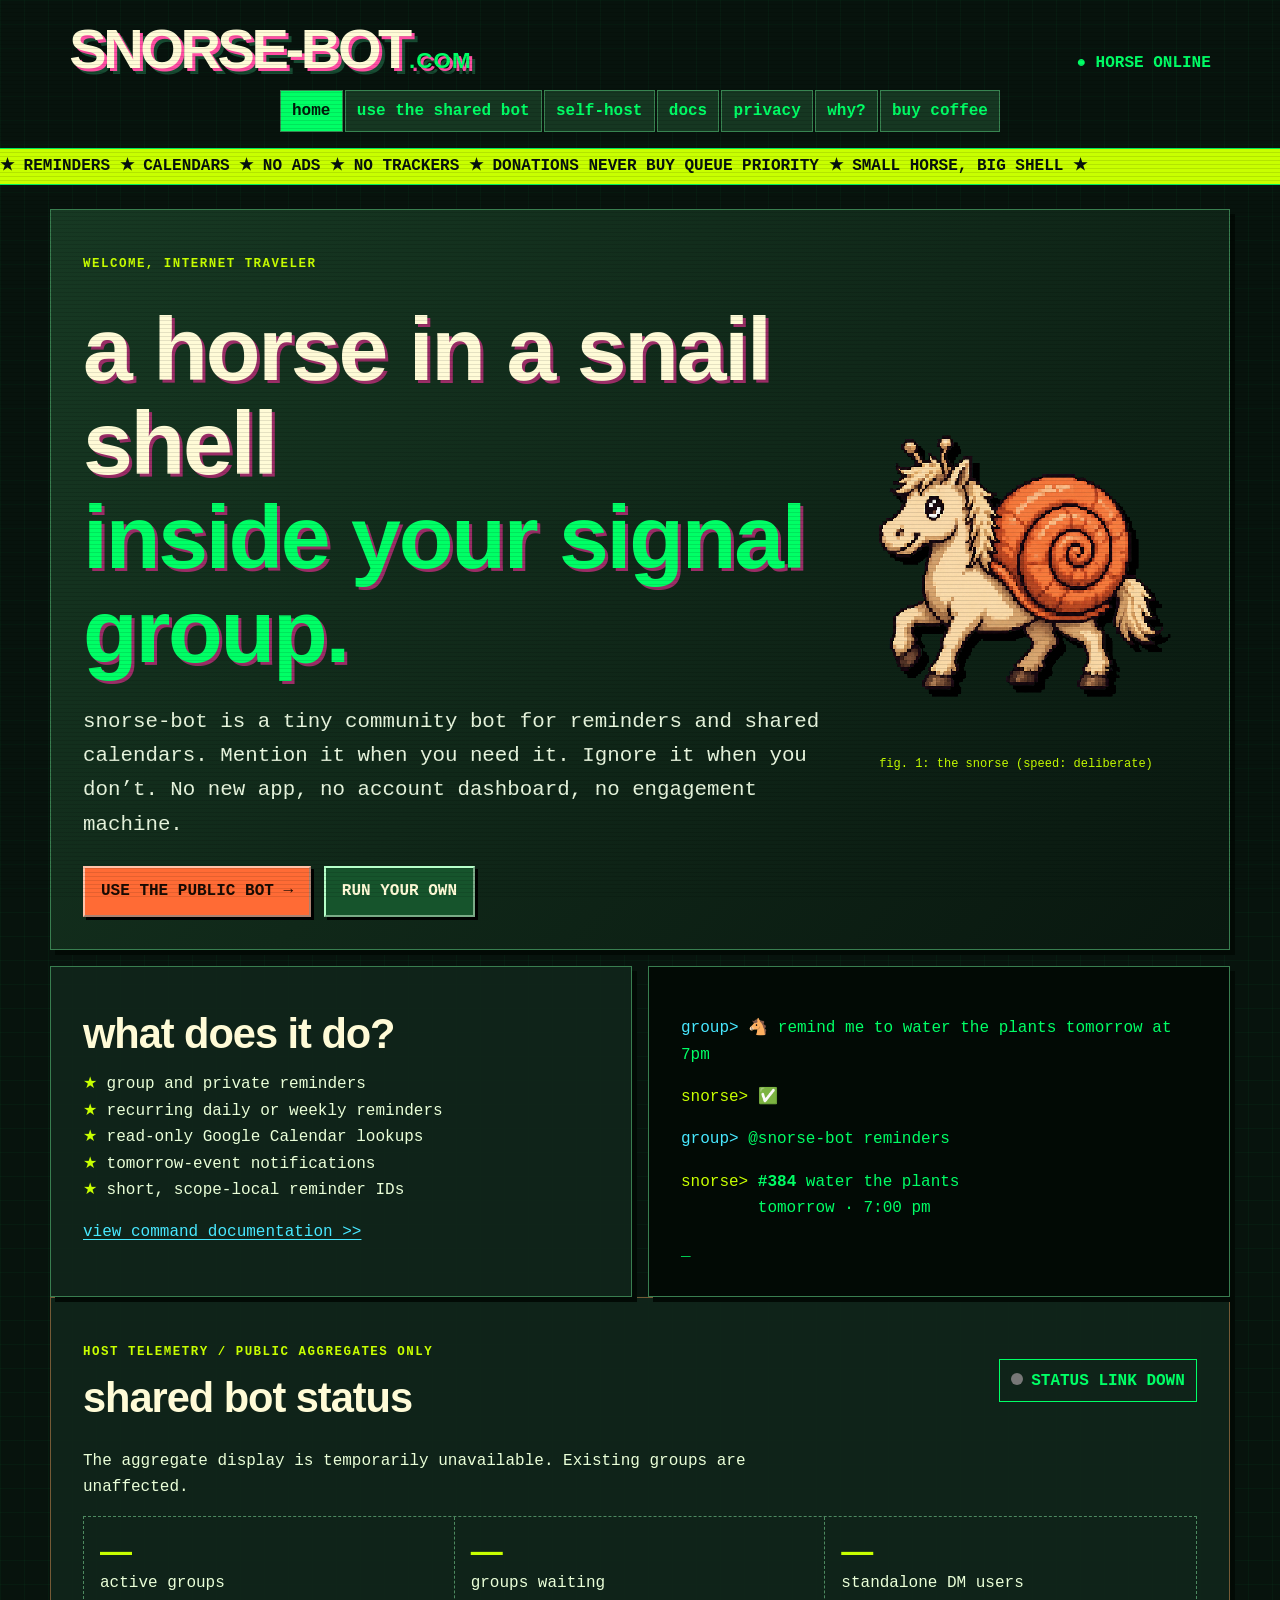
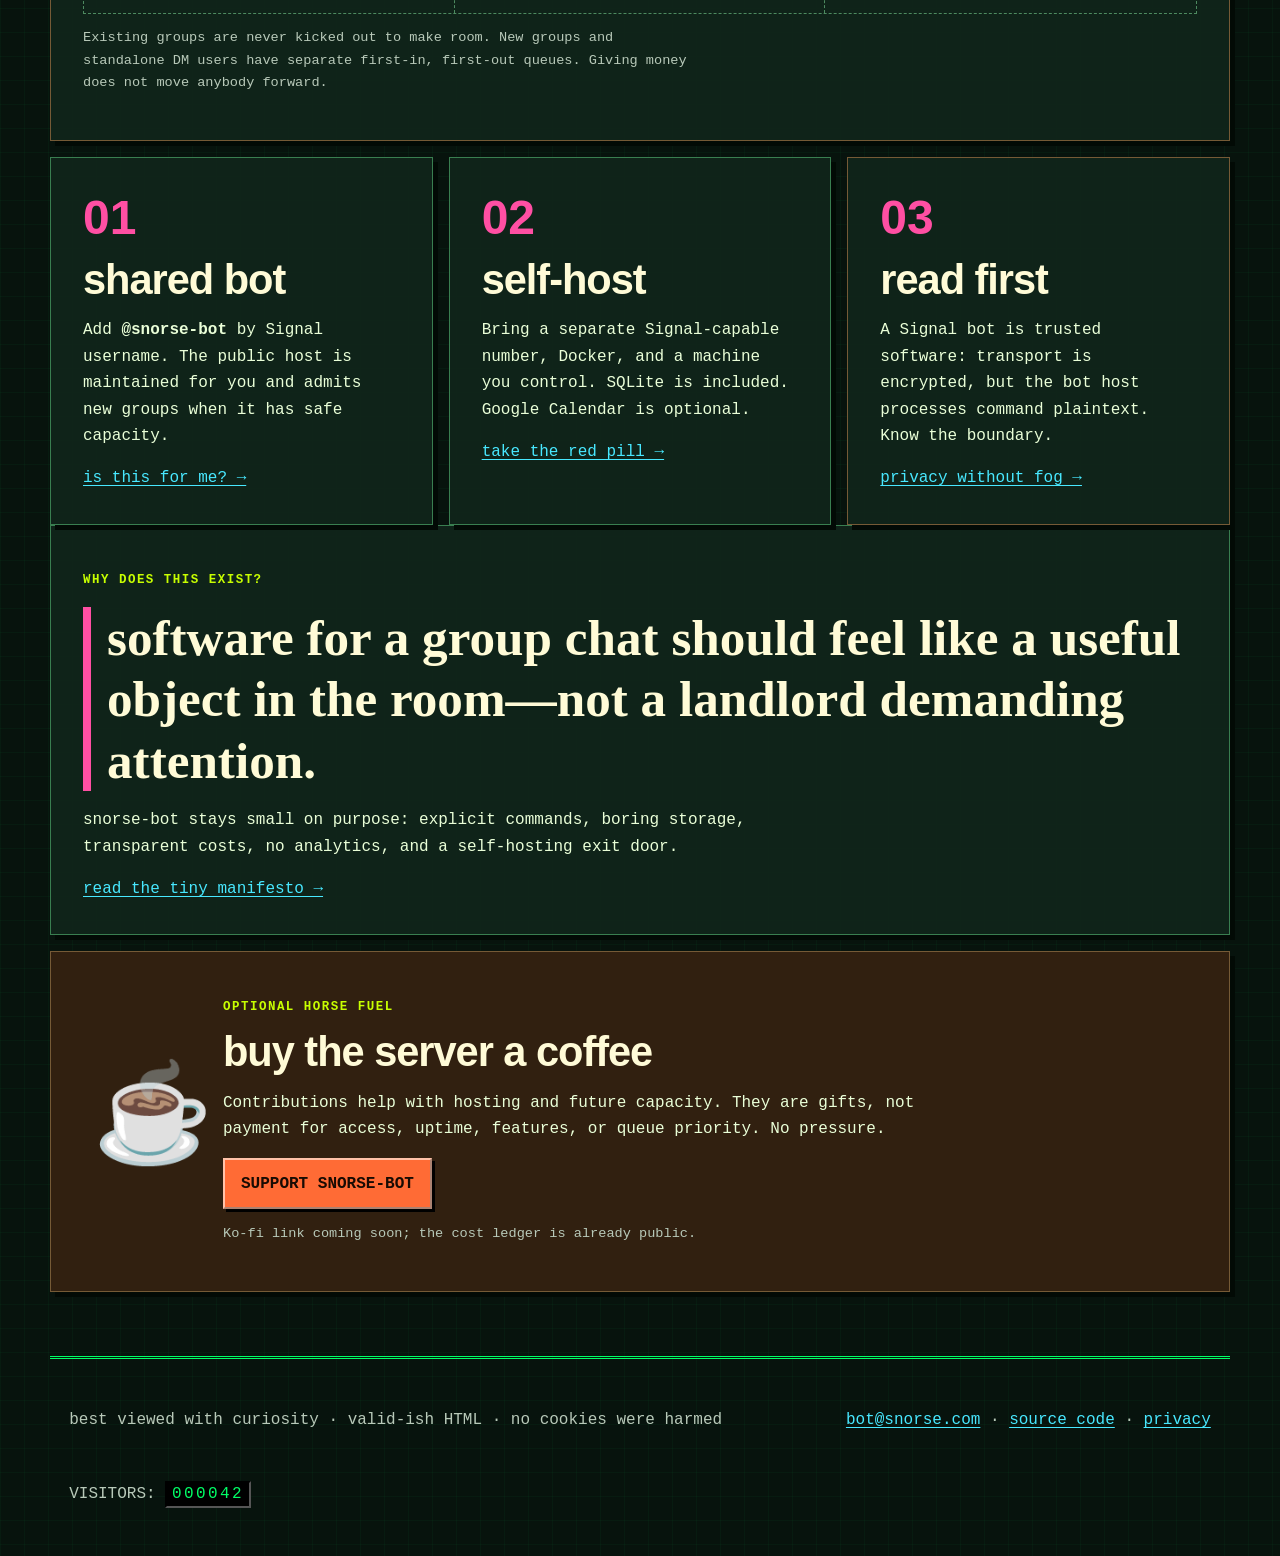
==== index.html @ 61edc1a2 "Launch snorse-bot website" ====
<!doctype html>
<html lang="en">
  <head>
    <meta charset="utf-8" />
    <meta name="viewport" content="width=device-width,initial-scale=1" />
    <title>snorse-bot dot com!!!</title>
    <meta
      name="description"
      content="A tiny, donation-supported Signal bot for reminders, calendars, and group horsekeeping."
    />
    <link rel="icon" href="assets/snorse-mascot.png" />
    <link rel="stylesheet" href="style.css" />
  </head>
  <body>
    <a class="skip" href="#main">skip to the actual website</a>
    <header class="top">
      <a class="logo" href="index.html">SNORSE-BOT<span>.COM</span></a>
      <p class="blink">● HORSE ONLINE</p>
    </header>
    <nav class="nav" aria-label="Main navigation">
      <a aria-current="page" href="index.html">home</a
      ><a href="use.html">use the shared bot</a
      ><a href="self-hosting.html">self-host</a><a href="docs.html">docs</a
      ><a href="privacy.html">privacy</a><a href="why.html">why?</a
      ><a href="support.html">buy coffee</a>
    </nav>
    <div class="ticker">
      <span
        >★ REMINDERS ★ CALENDARS ★ NO ADS ★ NO TRACKERS ★ DONATIONS NEVER BUY
        QUEUE PRIORITY ★ SMALL HORSE, BIG SHELL ★</span
      >
    </div>
    <main id="main">
      <section class="hero panel">
        <div>
          <p class="kicker">WELCOME, INTERNET TRAVELER</p>
          <h1>
            a horse in a snail shell<br /><em>inside your Signal group.</em>
          </h1>
          <p class="lede">
            snorse-bot is a tiny community bot for reminders and shared
            calendars. Mention it when you need it. Ignore it when you don’t. No
            new app, no account dashboard, no engagement machine.
          </p>
          <div class="button-row">
            <a class="button hot" href="use.html">USE THE PUBLIC BOT →</a
            ><a class="button" href="self-hosting.html">RUN YOUR OWN</a>
          </div>
        </div>
        <figure class="mascot">
          <img
            src="assets/snorse-mascot.png"
            width="420"
            height="420"
            alt="Pixel-art mascot: a cream horse carrying an orange spiral snail shell"
          />
          <figcaption>fig. 1: the snorse (speed: deliberate)</figcaption>
        </figure>
      </section>
      <section class="grid two">
        <article class="panel">
          <h2>what does it do?</h2>
          <ul class="star-list">
            <li>group and private reminders</li>
            <li>recurring daily or weekly reminders</li>
            <li>read-only Google Calendar lookups</li>
            <li>tomorrow-event notifications</li>
            <li>short, scope-local reminder IDs</li>
          </ul>
          <p><a href="docs.html">view command documentation &gt;&gt;</a></p>
        </article>
        <article class="panel terminal">
          <p>
            <span class="prompt">group&gt;</span> 🐴 remind me to water the
            plants tomorrow at 7pm
          </p>
          <p><span class="reply">snorse&gt;</span> ✅</p>
          <p><span class="prompt">group&gt;</span> @snorse-bot reminders</p>
          <p>
            <span class="reply">snorse&gt;</span> <strong>#384</strong> water
            the plants<br />&nbsp;&nbsp;&nbsp;&nbsp;&nbsp;&nbsp;&nbsp;&nbsp;tomorrow
            · 7:00 pm
          </p>
          <span class="cursor" aria-hidden="true">_</span>
        </article>
      </section>
      <section class="panel" id="capacity">
        <div class="section-head">
          <div>
            <p class="kicker">HOST TELEMETRY / PUBLIC AGGREGATES ONLY</p>
            <h2>shared bot status</h2>
          </div>
          <div class="status-pill">
            <span id="status-dot"></span
            ><strong id="status-label">dialing host…</strong>
          </div>
        </div>
        <p id="status-detail">
          Fetching the latest capacity report over a very serious series of
          tubes.
        </p>
        <div class="counter-grid">
          <div><b id="groups">—</b><span>active groups</span></div>
          <div><b id="group-wait">—</b><span>groups waiting</span></div>
          <div><b id="people">—</b><span>standalone DM users</span></div>
        </div>
        <p class="note">
          Existing groups are never kicked out to make room. New groups and
          standalone DM users have separate first-in, first-out queues. Giving
          money does not move anybody forward.
        </p>
      </section>
      <section class="grid three">
        <article class="panel">
          <p class="number">01</p>
          <h2>shared bot</h2>
          <p>
            Add <strong data-username>@snorse-bot</strong> by Signal username.
            The public host is maintained for you and admits new groups when it
            has safe capacity.
          </p>
          <a href="use.html">is this for me? →</a>
        </article>
        <article class="panel">
          <p class="number">02</p>
          <h2>self-host</h2>
          <p>
            Bring a separate Signal-capable number, Docker, and a machine you
            control. SQLite is included. Google Calendar is optional.
          </p>
          <a href="self-hosting.html">take the red pill →</a>
        </article>
        <article class="panel">
          <p class="number">03</p>
          <h2>read first</h2>
          <p>
            A Signal bot is trusted software: transport is encrypted, but the
            bot host processes command plaintext. Know the boundary.
          </p>
          <a href="privacy.html">privacy without fog →</a>
        </article>
      </section>
      <section class="panel manifesto">
        <p class="kicker">WHY DOES THIS EXIST?</p>
        <blockquote>
          software for a group chat should feel like a useful object in the
          room—not a landlord demanding attention.
        </blockquote>
        <p>
          snorse-bot stays small on purpose: explicit commands, boring storage,
          transparent costs, no analytics, and a self-hosting exit door.
        </p>
        <a href="why.html">read the tiny manifesto →</a>
      </section>
      <section class="panel coffee">
        <div class="coffee-cup" aria-hidden="true">☕</div>
        <div>
          <p class="kicker">OPTIONAL HORSE FUEL</p>
          <h2>buy the server a coffee</h2>
          <p>
            Contributions help with hosting and future capacity. They are gifts,
            not payment for access, uptime, features, or queue priority. No
            pressure.
          </p>
          <a class="button hot" id="kofi" href="support.html"
            >SUPPORT SNORSE-BOT</a
          >
          <p id="support-pending" class="note">
            Ko-fi link coming soon; the cost ledger is already public.
          </p>
        </div>
      </section>
    </main>
    <footer>
      <p>
        best viewed with curiosity · valid-ish HTML · no cookies were harmed
      </p>
      <p>
        <a href="mailto:bot@snorse.com">bot@snorse.com</a> ·
        <a data-project href="#">source code</a> ·
        <a href="privacy.html">privacy</a>
      </p>
      <p class="counter">VISITORS: <span>000042</span></p>
    </footer>
    <script src="config.js"></script>
    <script src="site.js"></script>
  </body>
</html>
---- style.css ----
:root {
  --black: #07130d;
  --deep: #10251a;
  --paper: #fffbd7;
  --cream: #fff4b0;
  --green: #00ff66;
  --lime: #c8ff00;
  --orange: #ff6b35;
  --pink: #ff4fa3;
  --cyan: #48e8ff;
  --muted: #b8c9b9;
  --line: #284b35;
}
* {
  box-sizing: border-box;
}
html {
  scroll-behavior: smooth;
}
body {
  margin: 0;
  background-color: var(--black);
  background-image:
    linear-gradient(rgba(0, 255, 102, 0.035) 1px, transparent 1px),
    linear-gradient(90deg, rgba(0, 255, 102, 0.035) 1px, transparent 1px);
  background-size: 24px 24px;
  color: #eaffd8;
  font:
    16px/1.65 "Courier New",
    Courier,
    monospace;
}
body:before {
  content: "";
  position: fixed;
  inset: 0;
  pointer-events: none;
  background: repeating-linear-gradient(
    0deg,
    transparent 0 3px,
    rgba(0, 0, 0, 0.1) 3px 4px
  );
  z-index: 99;
}
.skip {
  position: absolute;
  left: -9999px;
}
.skip:focus {
  left: 1rem;
  top: 1rem;
  background: var(--paper);
  color: #000;
  padding: 0.5rem;
  z-index: 100;
}
.top {
  max-width: 1180px;
  margin: auto;
  padding: 1.3rem 1.2rem 0.8rem;
  display: flex;
  justify-content: space-between;
  align-items: end;
  gap: 1rem;
}
.top p {
  margin: 0;
  color: var(--green);
  font-weight: bold;
}
.logo {
  color: var(--paper);
  font:
    bold clamp(1.7rem, 5vw, 3.5rem) / 1 Arial Black,
    Impact,
    sans-serif;
  letter-spacing: -0.06em;
  text-shadow:
    3px 3px 0 var(--pink),
    6px 6px 0 #174b32;
  text-decoration: none;
}
.logo span {
  color: var(--green);
  font-size: 0.4em;
  letter-spacing: 0.05em;
}
.nav {
  display: flex;
  justify-content: center;
  flex-wrap: wrap;
  gap: 2px;
  max-width: 1180px;
  margin: auto;
  padding: 0 1.2rem;
}
.nav a {
  background: #163722;
  color: var(--green);
  border: 1px solid #388451;
  padding: 0.45rem 0.7rem;
  text-decoration: none;
  font-weight: bold;
}
.nav a:hover,
.nav a:focus,
.nav a[aria-current] {
  background: var(--green);
  color: #001a0a;
}
.ticker {
  overflow: hidden;
  border-block: 1px solid var(--green);
  color: var(--black);
  background: var(--lime);
  margin: 1rem 0 0;
  white-space: nowrap;
  font-weight: bold;
}
.ticker span {
  display: inline-block;
  min-width: 100%;
  padding: 0.25rem 0;
  animation: scroll 22s linear infinite;
}
@keyframes scroll {
  from {
    transform: translateX(100%);
  }
  to {
    transform: translateX(-100%);
  }
}
main {
  width: min(1180px, calc(100% - 2rem));
  margin: 1.5rem auto 4rem;
}
.panel {
  background: rgba(16, 37, 26, 0.94);
  border: 1px solid #397e50;
  box-shadow: 5px 5px 0 #020a05;
  padding: clamp(1rem, 3vw, 2rem);
  margin-bottom: 1rem;
}
.panel:nth-child(3n) {
  border-color: #755a36;
}
.hero {
  display: grid;
  grid-template-columns: minmax(0, 1.35fr) minmax(260px, 0.65fr);
  align-items: center;
  background: linear-gradient(135deg, #173923, #09170f);
}
h1,
h2,
h3 {
  font-family:
    Arial Black,
    Impact,
    sans-serif;
  line-height: 1.05;
  margin: 0.3em 0;
  color: var(--paper);
  letter-spacing: -0.025em;
}
h1 {
  font-size: clamp(2.7rem, 7vw, 6.4rem);
  text-transform: lowercase;
  text-shadow: 3px 3px 0 #9b2d67;
}
h1 em {
  color: var(--green);
  font-style: normal;
}
h2 {
  font-size: clamp(1.6rem, 4vw, 2.6rem);
}
p {
  max-width: 75ch;
}
.lede {
  font-size: clamp(1.05rem, 2vw, 1.3rem);
  color: #e9f7df;
}
.kicker {
  color: var(--lime);
  font-weight: bold;
  letter-spacing: 0.12em;
  font-size: 0.78rem;
}
.mascot,
.small-mascot {
  text-align: center;
  margin: 0;
}
.mascot img {
  width: 100%;
  height: auto;
  image-rendering: pixelated;
  filter: drop-shadow(7px 7px 0 #000);
}
.small-mascot img {
  image-rendering: pixelated;
  max-width: 100%;
  height: auto;
}
.mascot figcaption,
.small-mascot figcaption {
  color: var(--lime);
  font-size: 0.75rem;
}
a {
  color: var(--cyan);
  text-underline-offset: 3px;
}
a:hover {
  color: var(--paper);
}
.button-row {
  display: flex;
  gap: 0.8rem;
  flex-wrap: wrap;
  margin-top: 1.5rem;
}
.button {
  display: inline-block;
  border: 2px outset #b6ffc9;
  background: #16542c;
  color: var(--paper);
  padding: 0.65rem 1rem;
  text-decoration: none;
  font-weight: bold;
  box-shadow: 3px 3px 0 #000;
}
.button:active {
  border-style: inset;
  transform: translate(2px, 2px);
  box-shadow: 1px 1px 0 #000;
}
.button.hot {
  background: var(--orange);
  color: #190b03;
  border-color: #ffc2a9;
}
.grid {
  display: grid;
  gap: 1rem;
}
.grid.two {
  grid-template-columns: repeat(2, minmax(0, 1fr));
}
.grid.three {
  grid-template-columns: repeat(3, minmax(0, 1fr));
}
.grid .panel {
  margin: 0;
}
.terminal {
  background: #020a05;
  color: var(--green);
  min-height: 280px;
}
.terminal .prompt {
  color: var(--cyan);
}
.terminal .reply {
  color: var(--lime);
}
.cursor,
.blink {
  animation: blink 1s steps(1) infinite;
}
@keyframes blink {
  50% {
    opacity: 0.2;
  }
}
.star-list,
.check-list,
.cross-list {
  list-style: none;
  padding: 0;
}
.star-list li:before {
  content: "★ ";
  color: var(--lime);
}
.check-list li:before {
  content: "[✓] ";
  color: var(--green);
}
.cross-list li:before {
  content: "[×] ";
  color: var(--pink);
}
.section-head {
  display: flex;
  justify-content: space-between;
  align-items: center;
  gap: 1rem;
}
.status-pill {
  border: 1px solid var(--green);
  padding: 0.45rem 0.7rem;
  color: var(--green);
  white-space: nowrap;
}
.status-pill span {
  display: inline-block;
  width: 0.75rem;
  height: 0.75rem;
  background: #777;
  border-radius: 50%;
  margin-right: 0.5rem;
}
.status-pill span.open {
  background: var(--green);
  box-shadow: 0 0 10px var(--green);
}
.counter-grid {
  display: grid;
  grid-template-columns: repeat(3, 1fr);
  border: 1px dashed #4d8a60;
}
.counter-grid div {
  padding: 1rem;
  border-right: 1px dashed #4d8a60;
  display: flex;
  flex-direction: column;
}
.counter-grid div:last-child {
  border: 0;
}
.counter-grid b {
  font:
    bold 2rem Arial Black,
    Impact,
    sans-serif;
  color: var(--lime);
}
.note {
  color: var(--muted);
  font-size: 0.85rem;
}
.number {
  font:
    bold 3rem Arial Black,
    Impact,
    sans-serif;
  color: var(--pink);
  margin: 0;
}
.manifesto blockquote {
  font:
    bold clamp(1.5rem, 4vw, 3.2rem) / 1.2 Georgia,
    serif;
  color: var(--paper);
  margin: 1rem 0;
  border-left: 8px solid var(--pink);
  padding-left: 1rem;
}
.coffee {
  display: grid;
  grid-template-columns: 140px 1fr;
  align-items: center;
  background: #312010;
}
.coffee-cup {
  font-size: 6rem;
  text-align: center;
}
.page-title {
  padding-block: clamp(2rem, 7vw, 6rem);
}
.page-title h1 {
  max-width: 900px;
}
.docs-layout {
  display: grid;
  grid-template-columns: 220px minmax(0, 1fr);
  gap: 1rem;
  align-items: start;
}
.docs-layout article {
  min-width: 0;
}
.toc {
  position: sticky;
  top: 1rem;
  display: flex;
  flex-direction: column;
  gap: 0.5rem;
}
.toc strong {
  color: var(--lime);
}
table {
  width: 100%;
  border-collapse: collapse;
  display: table;
}
th,
td {
  border: 1px solid #4b7258;
  text-align: left;
  padding: 0.65rem;
  vertical-align: top;
}
th {
  background: #173d26;
  color: var(--lime);
}
tr:nth-child(even) {
  background: rgba(255, 255, 255, 0.025);
}
tr.highlight {
  background: #402417;
}
code,
pre {
  font-family: "Courier New", monospace;
}
code {
  color: var(--lime);
  background: #06130b;
  padding: 0.08rem 0.25rem;
}
pre {
  background: #020704;
  color: var(--green);
  border: 1px inset #397e50;
  padding: 1rem;
  overflow: auto;
  box-shadow: inset 3px 3px 0 #000;
}
pre code {
  padding: 0;
  background: none;
}
.warning {
  border: 2px dashed var(--orange);
  background: #331910;
  padding: 1rem;
}
.steps {
  list-style: none;
  padding: 0;
}
.steps li {
  display: grid;
  grid-template-columns: 3rem 1fr;
  gap: 1rem;
  margin: 1.5rem 0;
}
.steps li > span {
  display: grid;
  place-items: center;
  width: 2.5rem;
  height: 2.5rem;
  background: var(--pink);
  color: #19000c;
  font: bold 1.5rem Arial Black;
}
.data-map {
  display: grid;
  grid-template-columns: max-content 1fr;
  gap: 0.7rem 1rem;
}
.data-map dd {
  margin: 0;
}
.command-list article {
  border-left: 3px solid var(--green);
  padding: 0.4rem 1rem;
  margin: 1rem 0;
  background: #0a1c11;
}
.faq dt {
  color: var(--lime);
  font-weight: bold;
}
.faq dd {
  margin: 0 0 1rem;
}
.flow p {
  display: flex;
  align-items: center;
  justify-content: center;
  flex-wrap: wrap;
  gap: 0.6rem;
}
.flow span {
  border: 1px solid var(--cyan);
  padding: 0.7rem;
}
.flow b {
  color: var(--pink);
}
footer {
  border-top: 3px double var(--green);
  max-width: 1180px;
  margin: 0 auto;
  padding: 2rem 1.2rem;
  color: var(--muted);
  display: flex;
  justify-content: space-between;
  gap: 1rem;
  flex-wrap: wrap;
}
.counter span {
  background: #000;
  color: var(--green);
  border: 2px inset #555;
  padding: 0.15rem 0.3rem;
  letter-spacing: 0.15em;
}
::selection {
  background: var(--pink);
  color: #fff;
}
@media (prefers-reduced-motion: reduce) {
  * {
    scroll-behavior: auto;
  }
  .ticker span,
  .blink,
  .cursor {
    animation: none;
  }
}
@media (max-width: 800px) {
  .hero,
  .grid.two,
  .grid.three,
  .docs-layout,
  .coffee {
    grid-template-columns: 1fr;
  }
  .mascot {
    grid-row: 1;
  }
  .mascot img {
    max-width: 360px;
  }
  .toc {
    position: static;
  }
  .counter-grid {
    grid-template-columns: 1fr;
  }
  .counter-grid div {
    border-right: 0;
    border-bottom: 1px dashed #4d8a60;
  }
  .section-head {
    align-items: flex-start;
    flex-direction: column;
  }
  .top {
    align-items: flex-start;
    flex-direction: column;
  }
  .data-map {
    grid-template-columns: 1fr;
  }
  .nav a {
    flex: 1 1 44%;
    text-align: center;
  }
}
@media (max-width: 480px) {
  main {
    width: min(100% - 1rem, 1180px);
  }
  .panel {
    padding: 1rem;
  }
  .nav {
    padding: 0 0.5rem;
  }
  .nav a {
    flex-basis: 100%;
    white-space: normal;
  }
  .mascot img {
    width: 100%;
    max-width: 100%;
  }
  .button {
    width: 100%;
    text-align: center;
  }
  h1 {
    font-size: 2.5rem;
  }
}
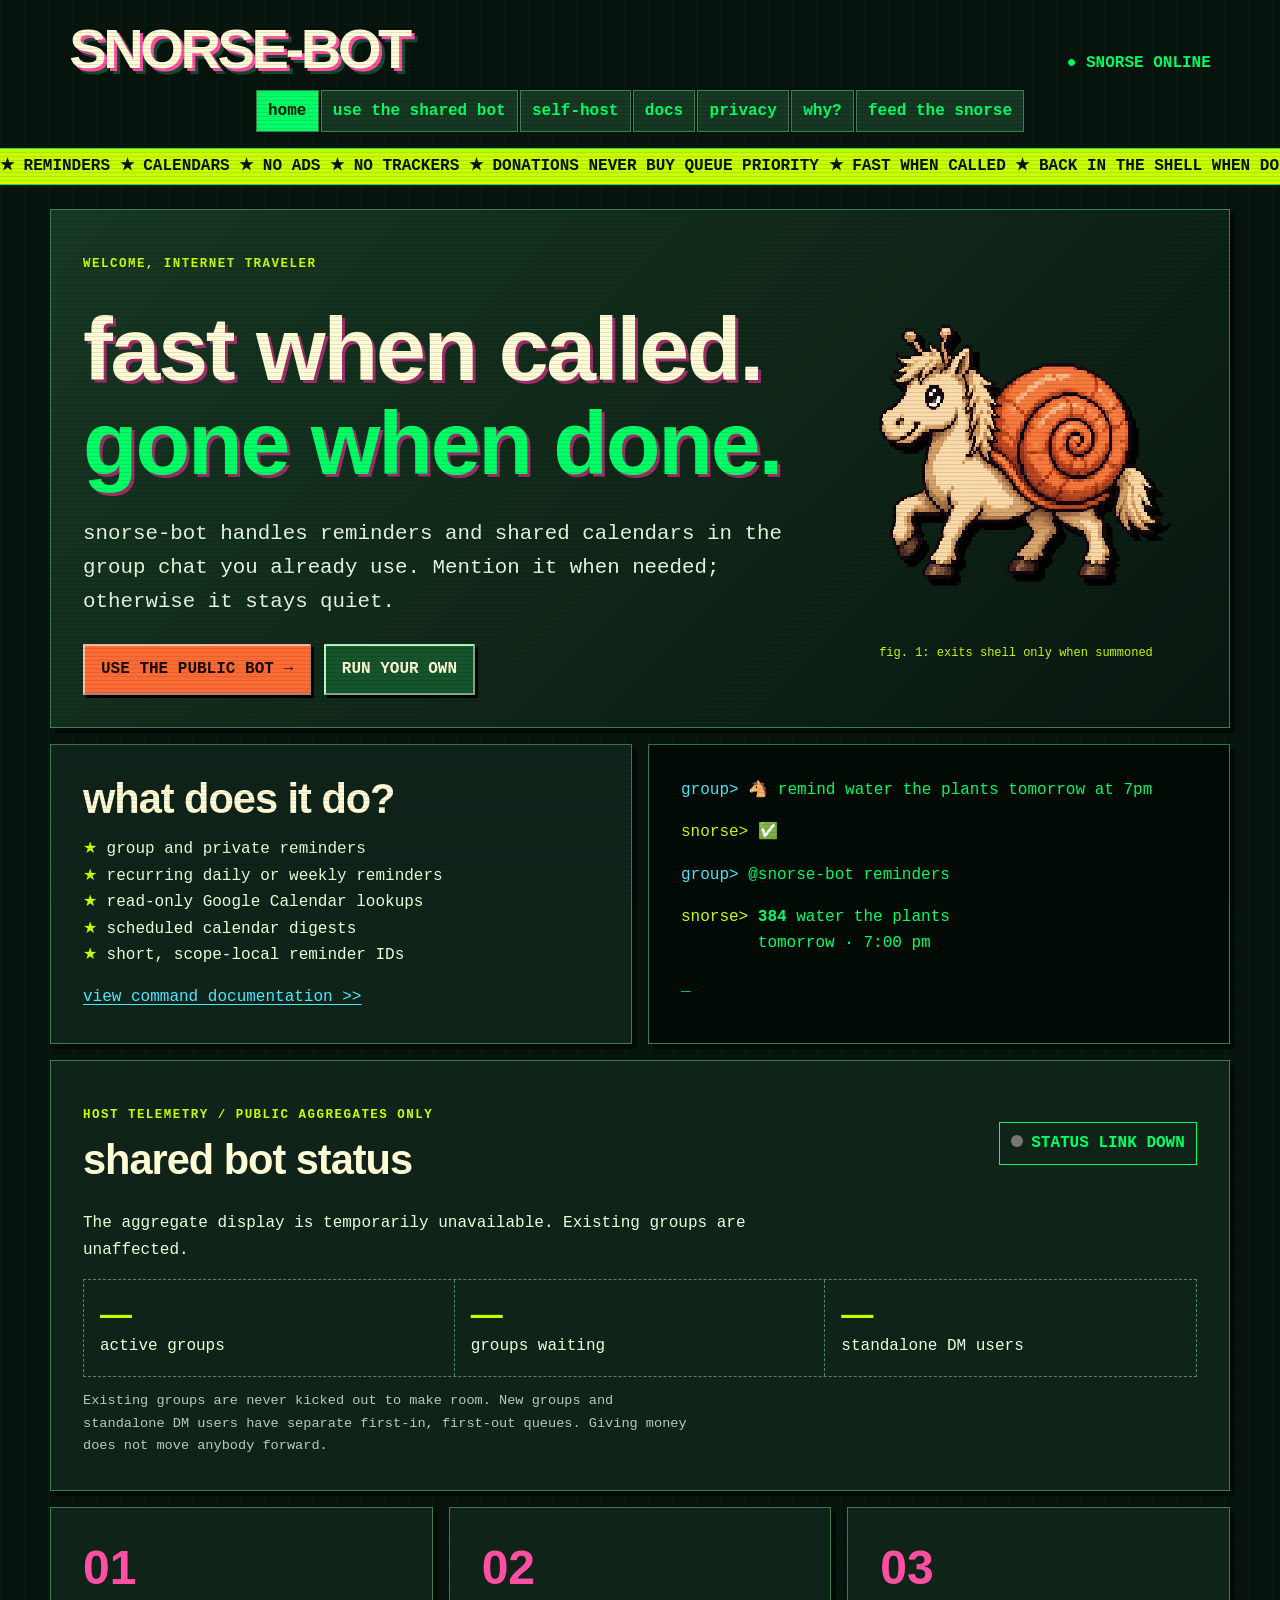
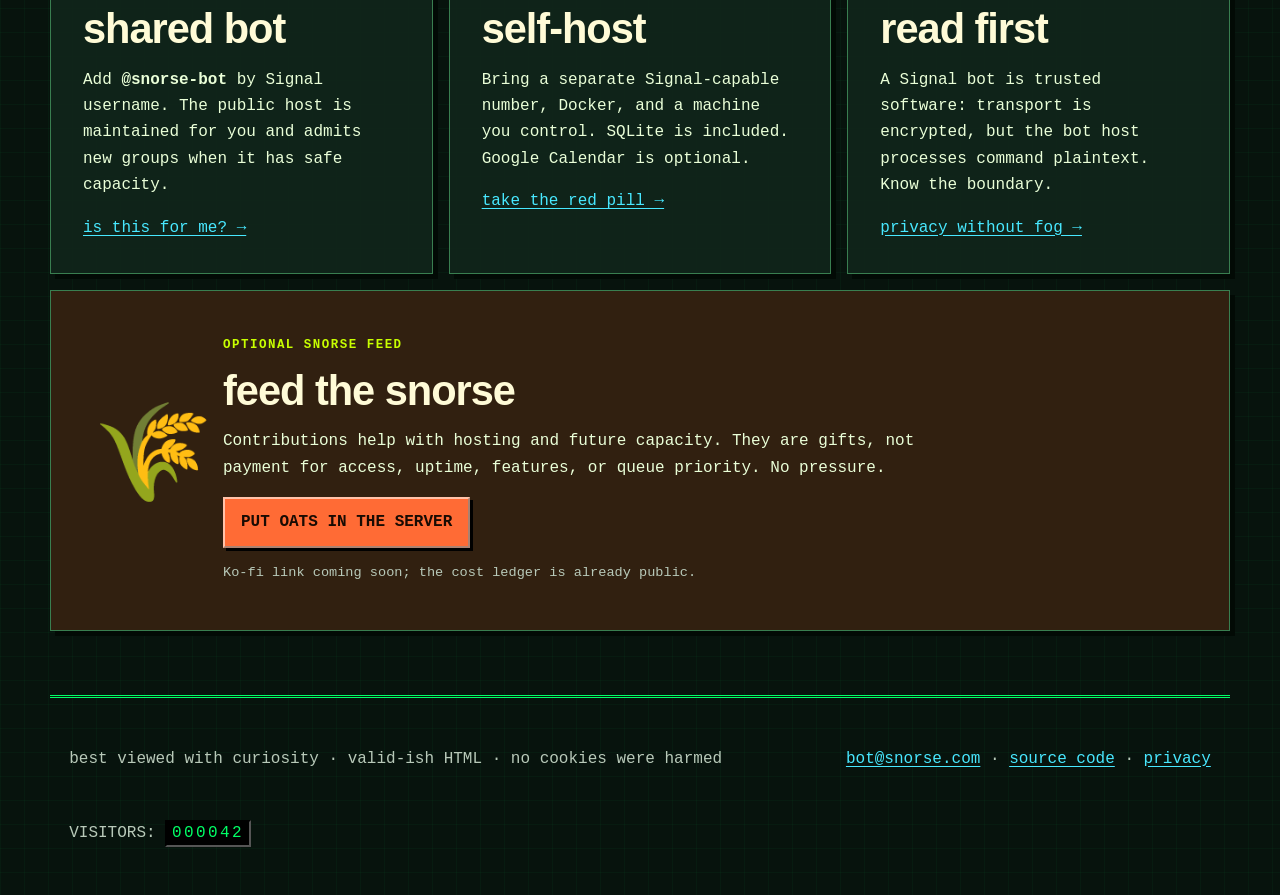
==== commit e96f548d: "Clarify docs and refine snorse theme" ====
--- a/index.html
+++ b/index.html
@@ -3,10 +3,10 @@
   <head>
     <meta charset="utf-8" />
     <meta name="viewport" content="width=device-width,initial-scale=1" />
-    <title>snorse-bot dot com!!!</title>
+    <title>snorse-bot // Signal reminders</title>
     <meta
       name="description"
-      content="A tiny, donation-supported Signal bot for reminders, calendars, and group horsekeeping."
+      content="A quiet, donation-supported Signal bot for reminders and shared calendars."
     />
     <link rel="icon" href="assets/snorse-mascot.png" />
     <link rel="stylesheet" href="style.css" />
@@ -14,33 +14,30 @@
   <body>
     <a class="skip" href="#main">skip to the actual website</a>
     <header class="top">
-      <a class="logo" href="index.html">SNORSE-BOT<span>.COM</span></a>
-      <p class="blink">● HORSE ONLINE</p>
+      <a class="logo" href="index.html">SNORSE-BOT</a>
+      <p class="blink">● SNORSE ONLINE</p>
     </header>
     <nav class="nav" aria-label="Main navigation">
       <a aria-current="page" href="index.html">home</a
       ><a href="use.html">use the shared bot</a
       ><a href="self-hosting.html">self-host</a><a href="docs.html">docs</a
       ><a href="privacy.html">privacy</a><a href="why.html">why?</a
-      ><a href="support.html">buy coffee</a>
+      ><a href="support.html">feed the snorse</a>
     </nav>
     <div class="ticker">
       <span
         >★ REMINDERS ★ CALENDARS ★ NO ADS ★ NO TRACKERS ★ DONATIONS NEVER BUY
-        QUEUE PRIORITY ★ SMALL HORSE, BIG SHELL ★</span
+        QUEUE PRIORITY ★ FAST WHEN CALLED ★ BACK IN THE SHELL WHEN DONE ★</span
       >
     </div>
     <main id="main">
       <section class="hero panel">
         <div>
           <p class="kicker">WELCOME, INTERNET TRAVELER</p>
-          <h1>
-            a horse in a snail shell<br /><em>inside your Signal group.</em>
-          </h1>
+          <h1>fast when called.<br /><em>gone when done.</em></h1>
           <p class="lede">
-            snorse-bot is a tiny community bot for reminders and shared
-            calendars. Mention it when you need it. Ignore it when you don’t. No
-            new app, no account dashboard, no engagement machine.
+            snorse-bot handles reminders and shared calendars in the group chat
+            you already use. Mention it when needed; otherwise it stays quiet.
           </p>
           <div class="button-row">
             <a class="button hot" href="use.html">USE THE PUBLIC BOT →</a
@@ -54,7 +51,7 @@
             height="420"
             alt="Pixel-art mascot: a cream horse carrying an orange spiral snail shell"
           />
-          <figcaption>fig. 1: the snorse (speed: deliberate)</figcaption>
+          <figcaption>fig. 1: exits shell only when summoned</figcaption>
         </figure>
       </section>
       <section class="grid two">
@@ -64,20 +61,20 @@
             <li>group and private reminders</li>
             <li>recurring daily or weekly reminders</li>
             <li>read-only Google Calendar lookups</li>
-            <li>tomorrow-event notifications</li>
+            <li>scheduled calendar digests</li>
             <li>short, scope-local reminder IDs</li>
           </ul>
           <p><a href="docs.html">view command documentation &gt;&gt;</a></p>
         </article>
         <article class="panel terminal">
           <p>
-            <span class="prompt">group&gt;</span> 🐴 remind me to water the
-            plants tomorrow at 7pm
+            <span class="prompt">group&gt;</span> 🐴 remind water the plants
+            tomorrow at 7pm
           </p>
           <p><span class="reply">snorse&gt;</span> ✅</p>
           <p><span class="prompt">group&gt;</span> @snorse-bot reminders</p>
           <p>
-            <span class="reply">snorse&gt;</span> <strong>#384</strong> water
+            <span class="reply">snorse&gt;</span> <strong>384</strong> water
             the plants<br />&nbsp;&nbsp;&nbsp;&nbsp;&nbsp;&nbsp;&nbsp;&nbsp;tomorrow
             · 7:00 pm
           </p>
@@ -110,7 +107,7 @@
           money does not move anybody forward.
         </p>
       </section>
-      <section class="grid three">
+      <section class="grid three home-paths">
         <article class="panel">
           <p class="number">01</p>
           <h2>shared bot</h2>
@@ -140,30 +137,18 @@
           <a href="privacy.html">privacy without fog →</a>
         </article>
       </section>
-      <section class="panel manifesto">
-        <p class="kicker">WHY DOES THIS EXIST?</p>
-        <blockquote>
-          software for a group chat should feel like a useful object in the
-          room—not a landlord demanding attention.
-        </blockquote>
-        <p>
-          snorse-bot stays small on purpose: explicit commands, boring storage,
-          transparent costs, no analytics, and a self-hosting exit door.
-        </p>
-        <a href="why.html">read the tiny manifesto →</a>
-      </section>
       <section class="panel coffee">
-        <div class="coffee-cup" aria-hidden="true">☕</div>
+        <div class="coffee-cup" aria-hidden="true">🌾</div>
         <div>
-          <p class="kicker">OPTIONAL HORSE FUEL</p>
-          <h2>buy the server a coffee</h2>
+          <p class="kicker">OPTIONAL SNORSE FEED</p>
+          <h2>feed the snorse</h2>
           <p>
             Contributions help with hosting and future capacity. They are gifts,
             not payment for access, uptime, features, or queue priority. No
             pressure.
           </p>
           <a class="button hot" id="kofi" href="support.html"
-            >SUPPORT SNORSE-BOT</a
+            >PUT OATS IN THE SERVER</a
           >
           <p id="support-pending" class="note">
             Ko-fi link coming soon; the cost ledger is already public.
--- a/style.css
+++ b/style.css
@@ -142,9 +142,6 @@
   padding: clamp(1rem, 3vw, 2rem);
   margin-bottom: 1rem;
 }
-.panel:nth-child(3n) {
-  border-color: #755a36;
-}
 .hero {
   display: grid;
   grid-template-columns: minmax(0, 1.35fr) minmax(260px, 0.65fr);
@@ -245,6 +242,7 @@
 .grid {
   display: grid;
   gap: 1rem;
+  margin-bottom: 1rem;
 }
 .grid.two {
   grid-template-columns: repeat(2, minmax(0, 1fr));
@@ -475,6 +473,59 @@
   margin: 1rem 0;
   background: #0a1c11;
 }
+.endpoint {
+  margin: 0 0 0.5rem;
+  color: var(--pink);
+  font-weight: bold;
+  letter-spacing: 0.1em;
+  font-size: 0.78rem;
+}
+.command-ref {
+  border: 1px solid var(--line);
+  border-left: 4px solid var(--green);
+  background: #0a1c11;
+  padding: 1rem;
+  margin: 1rem 0;
+}
+.command-ref h3 {
+  font-size: 1.15rem;
+  color: var(--paper);
+}
+.syntax {
+  margin: 0.7rem 0;
+}
+.syntax code {
+  display: inline-block;
+  padding: 0.35rem 0.55rem;
+  border: 1px solid #315f40;
+}
+.example-grid {
+  display: grid;
+  grid-template-columns: repeat(3, minmax(0, 1fr));
+  gap: 0.75rem;
+  margin: 1rem 0;
+}
+.example-grid div {
+  min-width: 0;
+}
+.example-grid span {
+  display: block;
+  color: var(--muted);
+  font-size: 0.75rem;
+  text-transform: uppercase;
+}
+.example-grid pre {
+  margin: 0.25rem 0 0;
+}
+.inline-warning {
+  max-width: none;
+}
+.panel > :first-child {
+  margin-top: 0;
+}
+.panel > :last-child {
+  margin-bottom: 0;
+}
 .faq dt {
   color: var(--lime);
   font-weight: bold;
@@ -533,7 +584,8 @@
   .grid.two,
   .grid.three,
   .docs-layout,
-  .coffee {
+  .coffee,
+  .example-grid {
     grid-template-columns: 1fr;
   }
   .mascot {
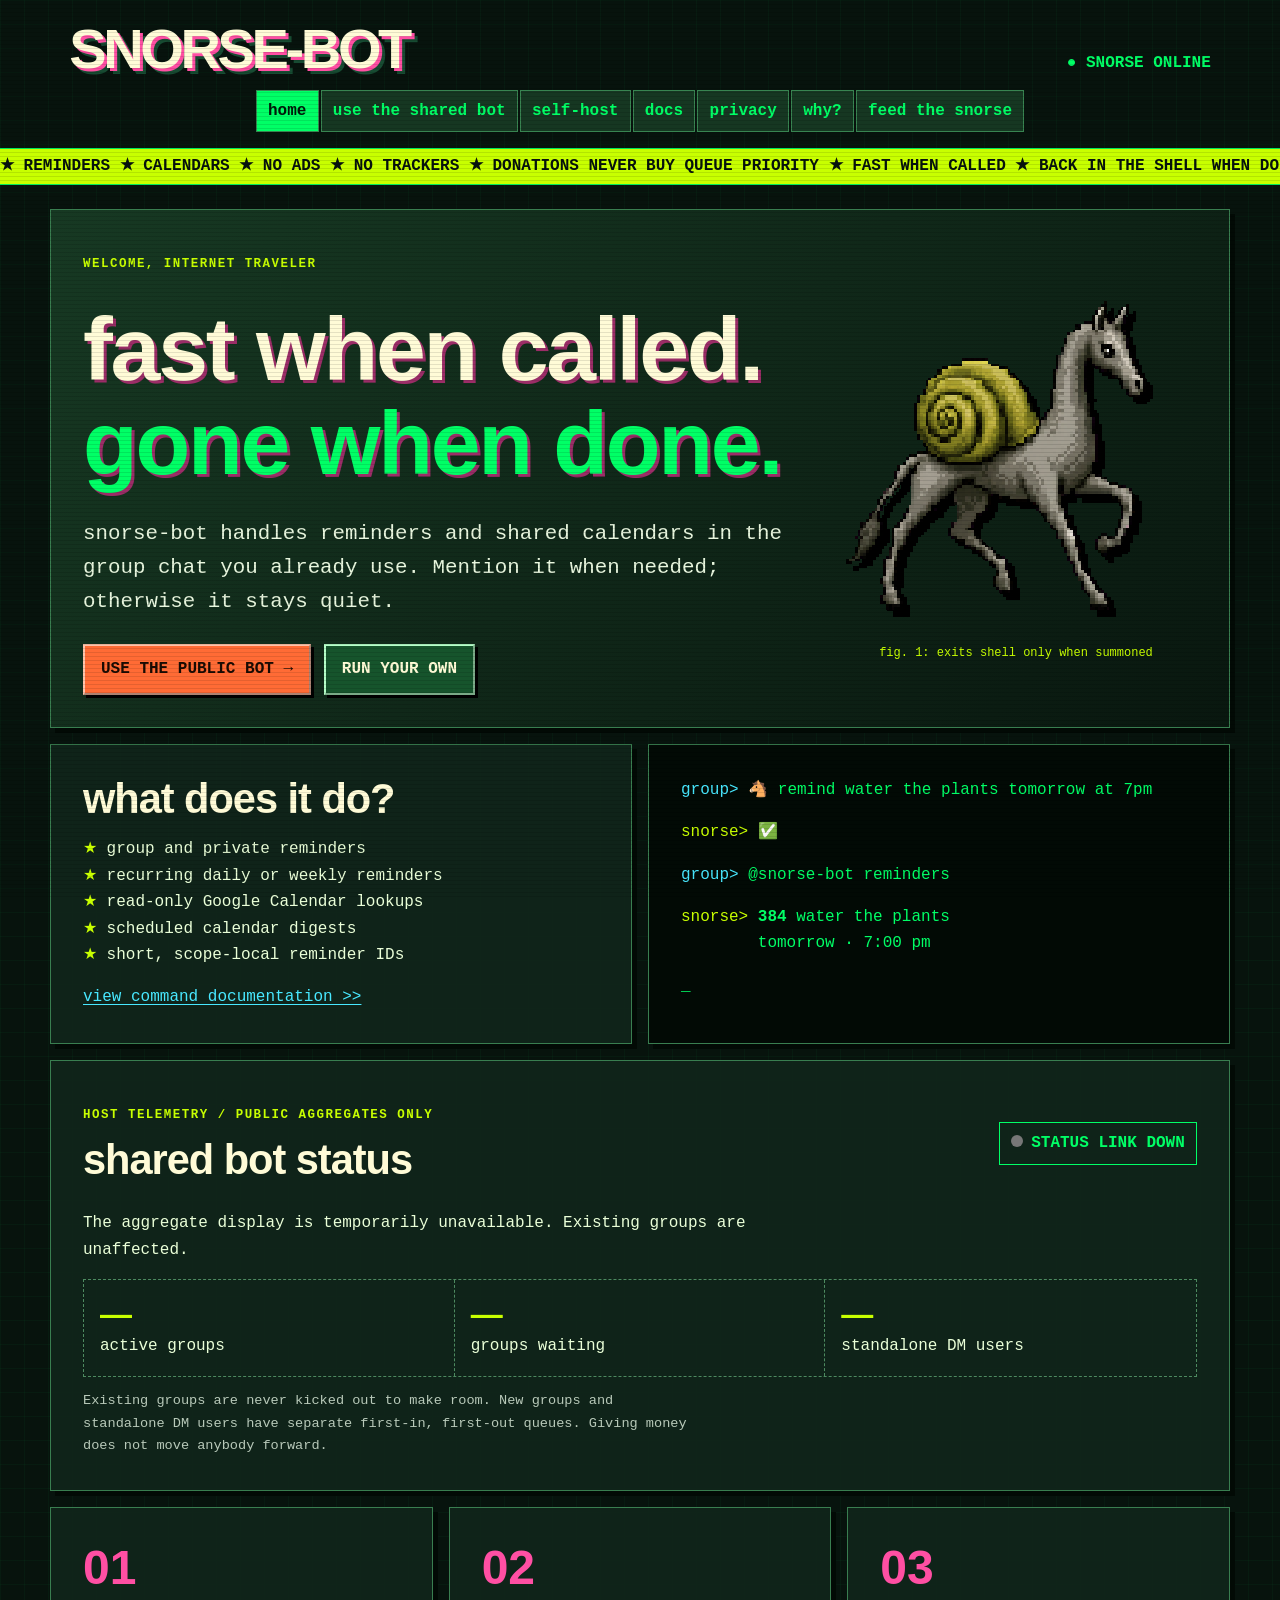
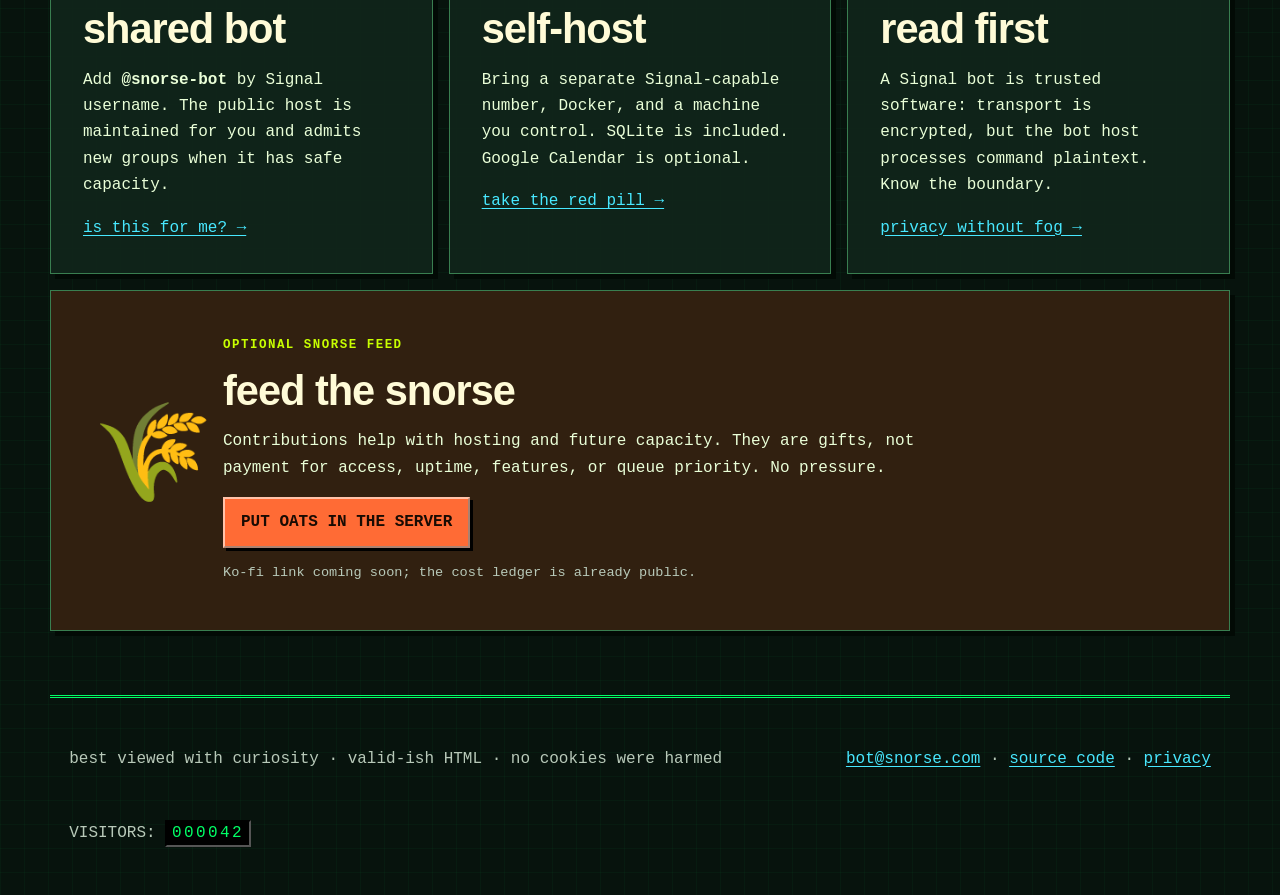
==== commit 20e0fe28: "Finalize pixel snorse mascot" ====
--- a/index.html
+++ b/index.html
@@ -8,7 +8,7 @@
       name="description"
       content="A quiet, donation-supported Signal bot for reminders and shared calendars."
     />
-    <link rel="icon" href="assets/snorse-mascot.png" />
+    <link rel="icon" href="assets/snorse-final-pixel-v2.png" />
     <link rel="stylesheet" href="style.css" />
   </head>
   <body>
@@ -46,10 +46,10 @@
         </div>
         <figure class="mascot">
           <img
-            src="assets/snorse-mascot.png"
+            src="assets/snorse-final-pixel-v2.png"
             width="420"
             height="420"
-            alt="Pixel-art mascot: a cream horse carrying an orange spiral snail shell"
+            alt="Pixel-art snorse: a long gray horse carrying an olive spiral shell"
           />
           <figcaption>fig. 1: exits shell only when summoned</figcaption>
         </figure>
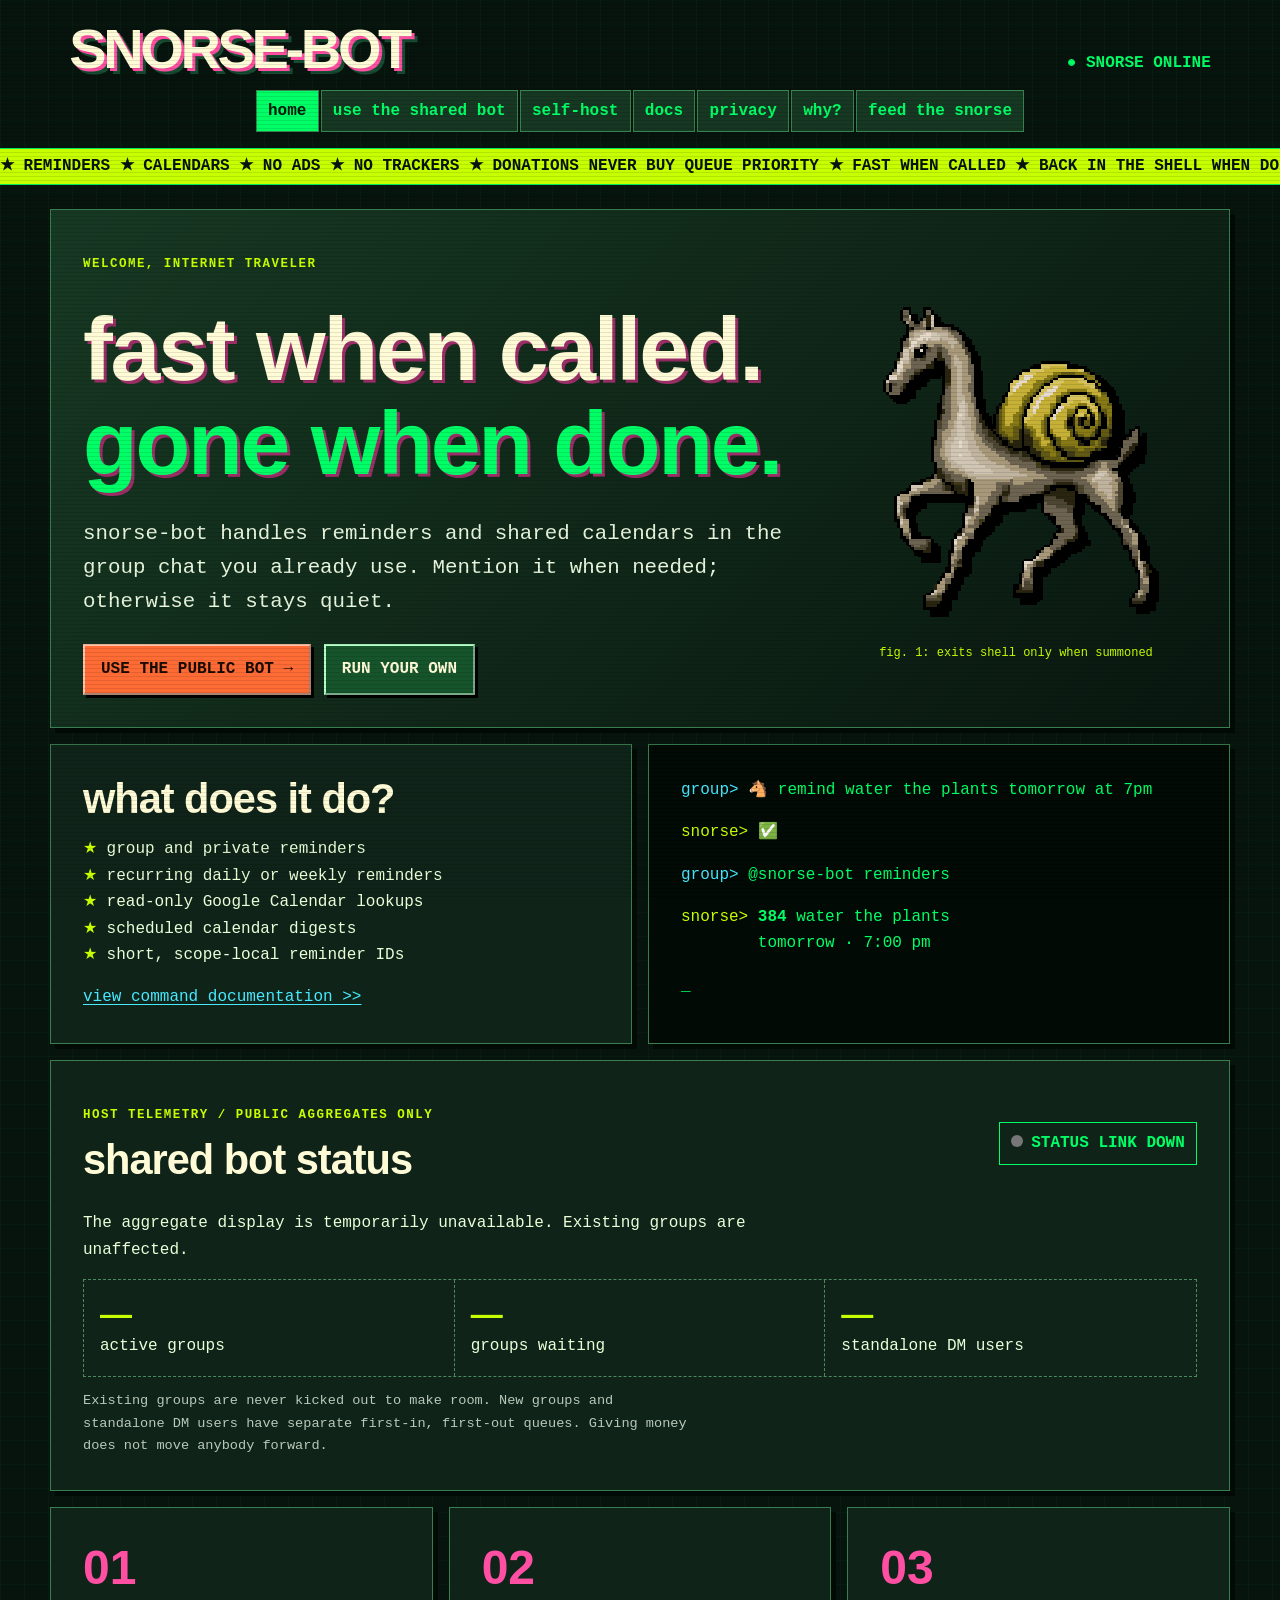
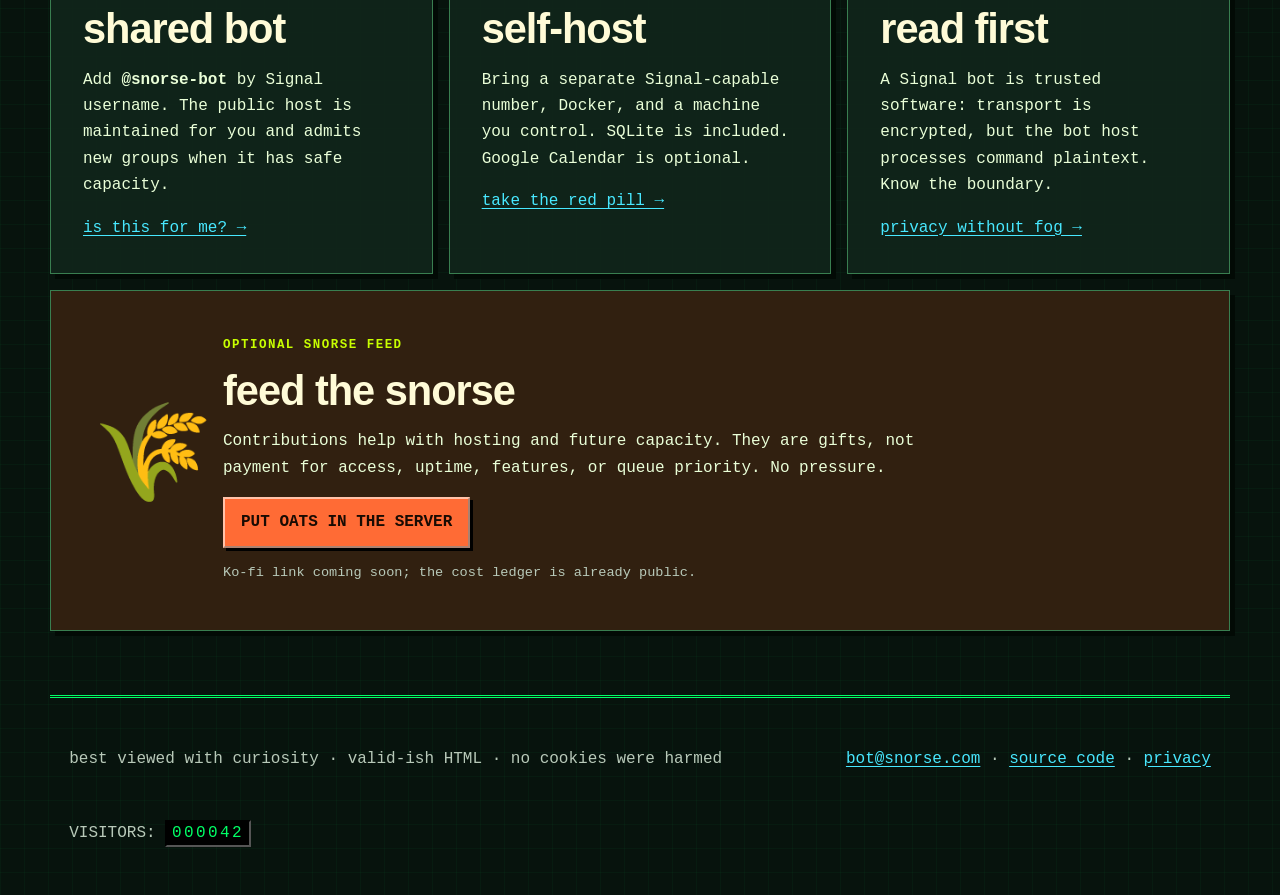
==== commit bae48f9c: "Use custom left-facing snorse mascot" ====
--- a/index.html
+++ b/index.html
@@ -8,7 +8,7 @@
       name="description"
       content="A quiet, donation-supported Signal bot for reminders and shared calendars."
     />
-    <link rel="icon" href="assets/snorse-final-pixel-v2.png" />
+    <link rel="icon" href="assets/snorse-left.png" />
     <link rel="stylesheet" href="style.css" />
   </head>
   <body>
@@ -46,7 +46,7 @@
         </div>
         <figure class="mascot">
           <img
-            src="assets/snorse-final-pixel-v2.png"
+            src="assets/snorse-left.png"
             width="420"
             height="420"
             alt="Pixel-art snorse: a long gray horse carrying an olive spiral shell"
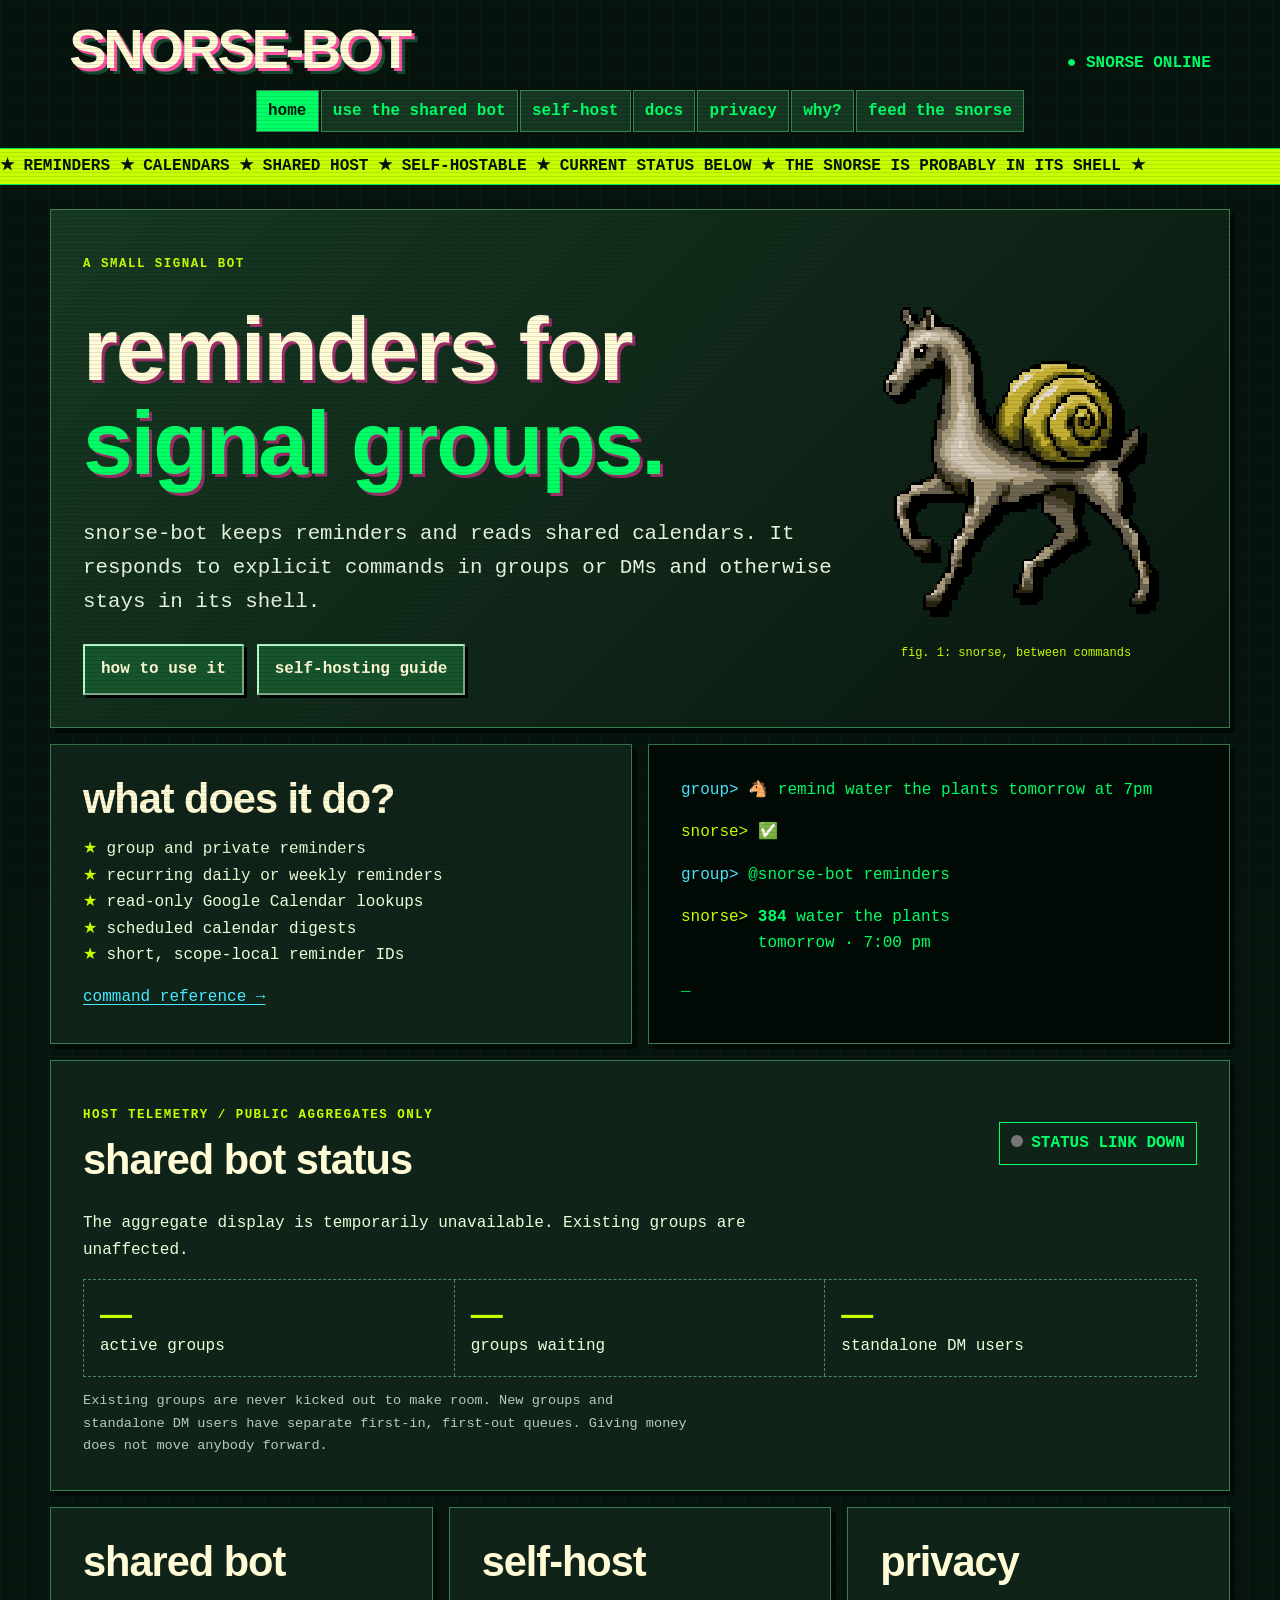
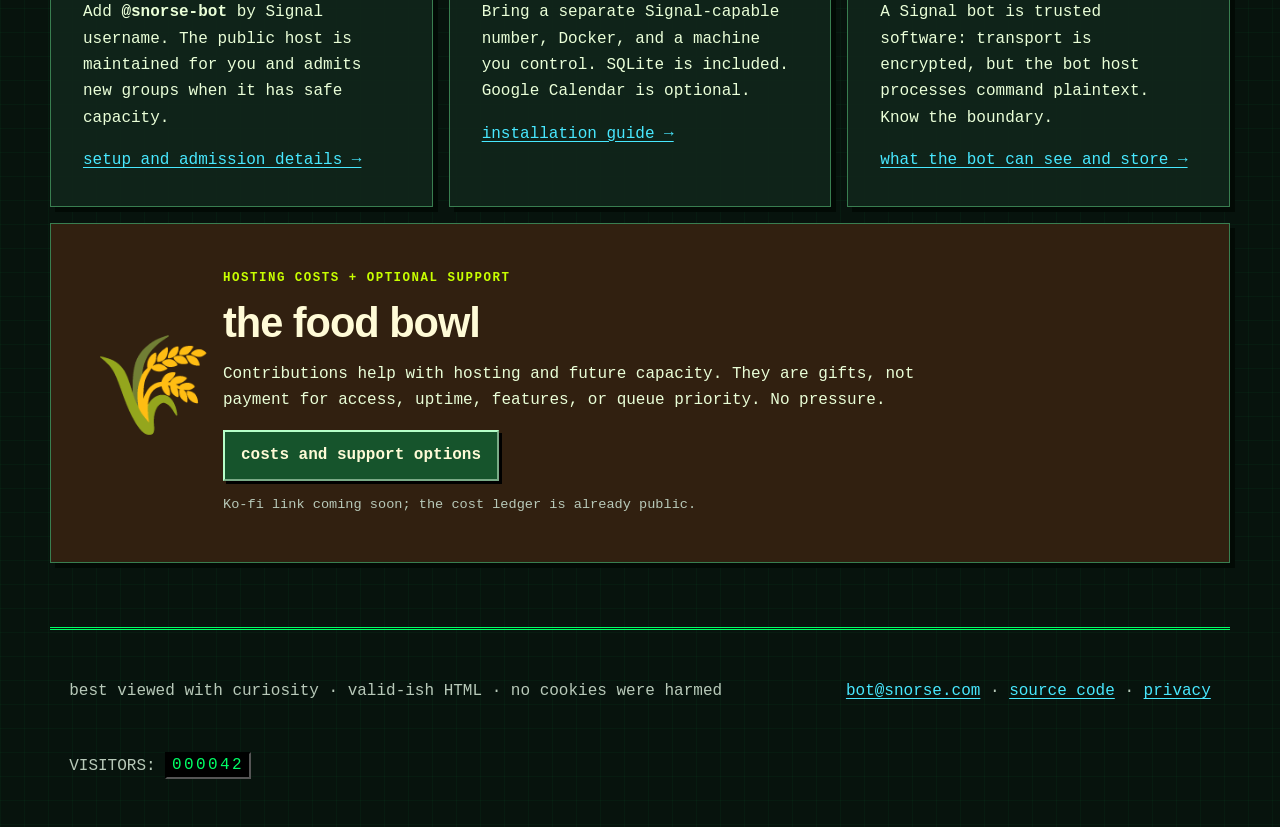
==== commit e8566d60: "Shift site copy toward friendly documentation" ====
--- a/index.html
+++ b/index.html
@@ -26,22 +26,23 @@
     </nav>
     <div class="ticker">
       <span
-        >★ REMINDERS ★ CALENDARS ★ NO ADS ★ NO TRACKERS ★ DONATIONS NEVER BUY
-        QUEUE PRIORITY ★ FAST WHEN CALLED ★ BACK IN THE SHELL WHEN DONE ★</span
+        >★ REMINDERS ★ CALENDARS ★ SHARED HOST ★ SELF-HOSTABLE ★ CURRENT
+        STATUS BELOW ★ THE SNORSE IS PROBABLY IN ITS SHELL ★</span
       >
     </div>
     <main id="main">
       <section class="hero panel">
         <div>
-          <p class="kicker">WELCOME, INTERNET TRAVELER</p>
-          <h1>fast when called.<br /><em>gone when done.</em></h1>
+          <p class="kicker">A SMALL SIGNAL BOT</p>
+          <h1>reminders for<br /><em>Signal groups.</em></h1>
           <p class="lede">
-            snorse-bot handles reminders and shared calendars in the group chat
-            you already use. Mention it when needed; otherwise it stays quiet.
+            snorse-bot keeps reminders and reads shared calendars. It responds
+            to explicit commands in groups or DMs and otherwise stays in its
+            shell.
           </p>
           <div class="button-row">
-            <a class="button hot" href="use.html">USE THE PUBLIC BOT →</a
-            ><a class="button" href="self-hosting.html">RUN YOUR OWN</a>
+            <a class="button" href="use.html">how to use it</a
+            ><a class="button" href="self-hosting.html">self-hosting guide</a>
           </div>
         </div>
         <figure class="mascot">
@@ -51,7 +52,7 @@
             height="420"
             alt="Pixel-art snorse: a long gray horse carrying an olive spiral shell"
           />
-          <figcaption>fig. 1: exits shell only when summoned</figcaption>
+          <figcaption>fig. 1: snorse, between commands</figcaption>
         </figure>
       </section>
       <section class="grid two">
@@ -64,7 +65,7 @@
             <li>scheduled calendar digests</li>
             <li>short, scope-local reminder IDs</li>
           </ul>
-          <p><a href="docs.html">view command documentation &gt;&gt;</a></p>
+          <p><a href="docs.html">command reference →</a></p>
         </article>
         <article class="panel terminal">
           <p>
@@ -109,46 +110,43 @@
       </section>
       <section class="grid three home-paths">
         <article class="panel">
-          <p class="number">01</p>
           <h2>shared bot</h2>
           <p>
             Add <strong data-username>@snorse-bot</strong> by Signal username.
             The public host is maintained for you and admits new groups when it
             has safe capacity.
           </p>
-          <a href="use.html">is this for me? →</a>
+          <a href="use.html">setup and admission details →</a>
         </article>
         <article class="panel">
-          <p class="number">02</p>
           <h2>self-host</h2>
           <p>
             Bring a separate Signal-capable number, Docker, and a machine you
             control. SQLite is included. Google Calendar is optional.
           </p>
-          <a href="self-hosting.html">take the red pill →</a>
+          <a href="self-hosting.html">installation guide →</a>
         </article>
         <article class="panel">
-          <p class="number">03</p>
-          <h2>read first</h2>
+          <h2>privacy</h2>
           <p>
             A Signal bot is trusted software: transport is encrypted, but the
             bot host processes command plaintext. Know the boundary.
           </p>
-          <a href="privacy.html">privacy without fog →</a>
+          <a href="privacy.html">what the bot can see and store →</a>
         </article>
       </section>
       <section class="panel coffee">
         <div class="coffee-cup" aria-hidden="true">🌾</div>
         <div>
-          <p class="kicker">OPTIONAL SNORSE FEED</p>
-          <h2>feed the snorse</h2>
+          <p class="kicker">HOSTING COSTS + OPTIONAL SUPPORT</p>
+          <h2>the food bowl</h2>
           <p>
             Contributions help with hosting and future capacity. They are gifts,
             not payment for access, uptime, features, or queue priority. No
             pressure.
           </p>
-          <a class="button hot" id="kofi" href="support.html"
-            >PUT OATS IN THE SERVER</a
+          <a class="button" id="kofi" href="support.html"
+            >costs and support options</a
           >
           <p id="support-pending" class="note">
             Ko-fi link coming soon; the cost ledger is already public.
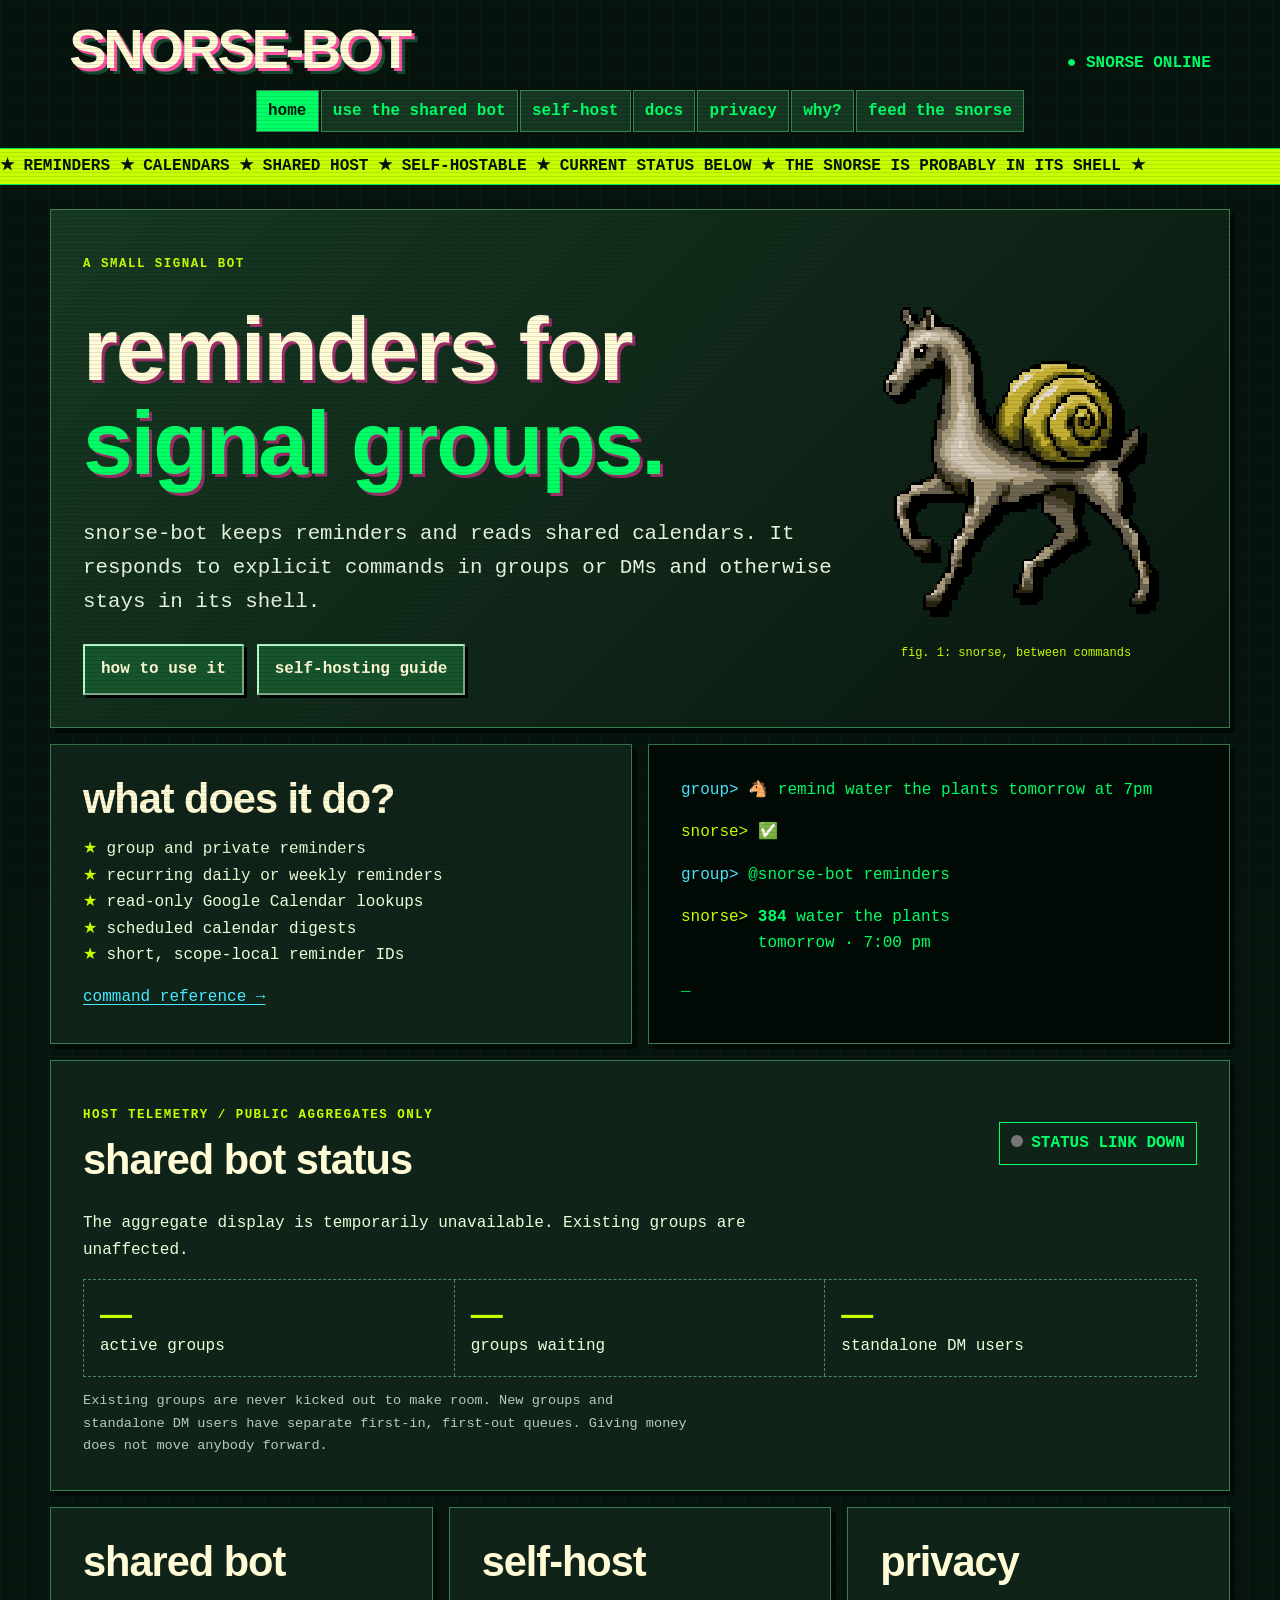
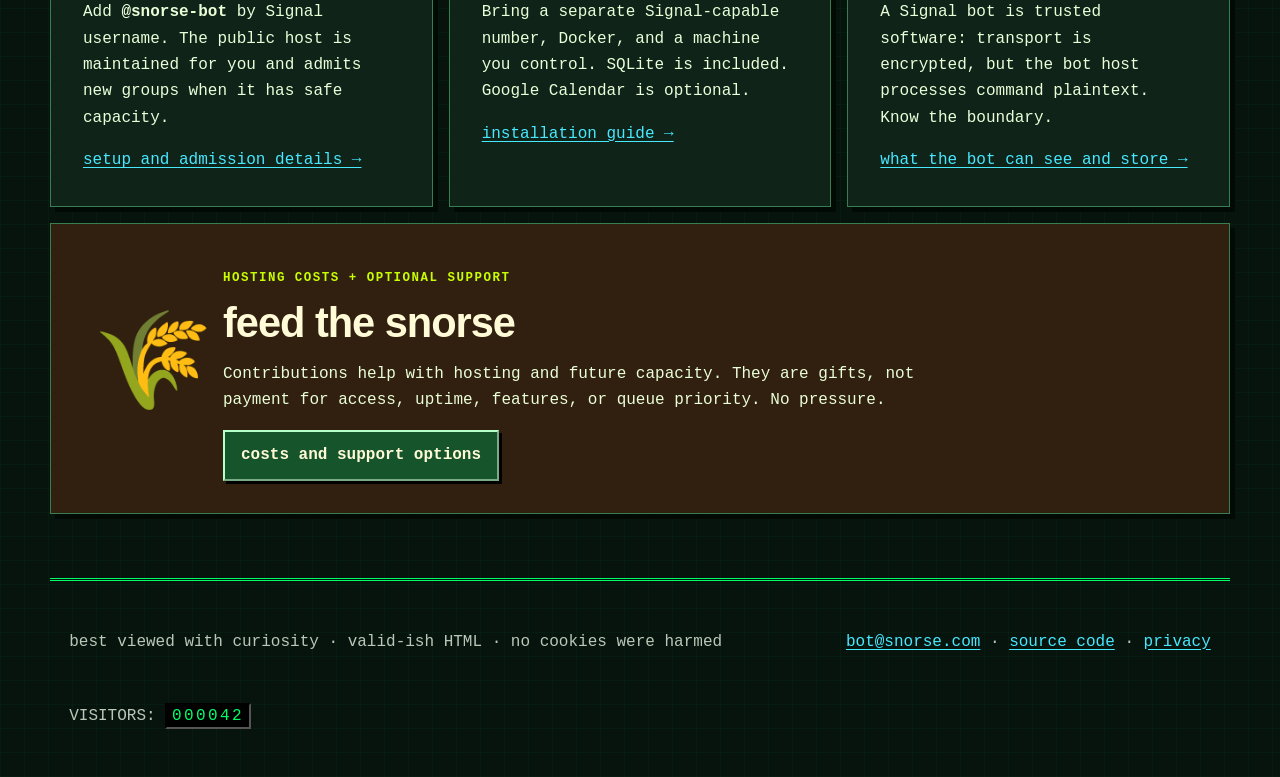
==== commit d6bfeced: "Remove stale Ko-fi placeholder copy" ====
--- a/index.html
+++ b/index.html
@@ -139,7 +139,7 @@
         <div class="coffee-cup" aria-hidden="true">🌾</div>
         <div>
           <p class="kicker">HOSTING COSTS + OPTIONAL SUPPORT</p>
-          <h2>the food bowl</h2>
+          <h2>feed the snorse</h2>
           <p>
             Contributions help with hosting and future capacity. They are gifts,
             not payment for access, uptime, features, or queue priority. No
@@ -148,9 +148,6 @@
           <a class="button" id="kofi" href="support.html"
             >costs and support options</a
           >
-          <p id="support-pending" class="note">
-            Ko-fi link coming soon; the cost ledger is already public.
-          </p>
         </div>
       </section>
     </main>
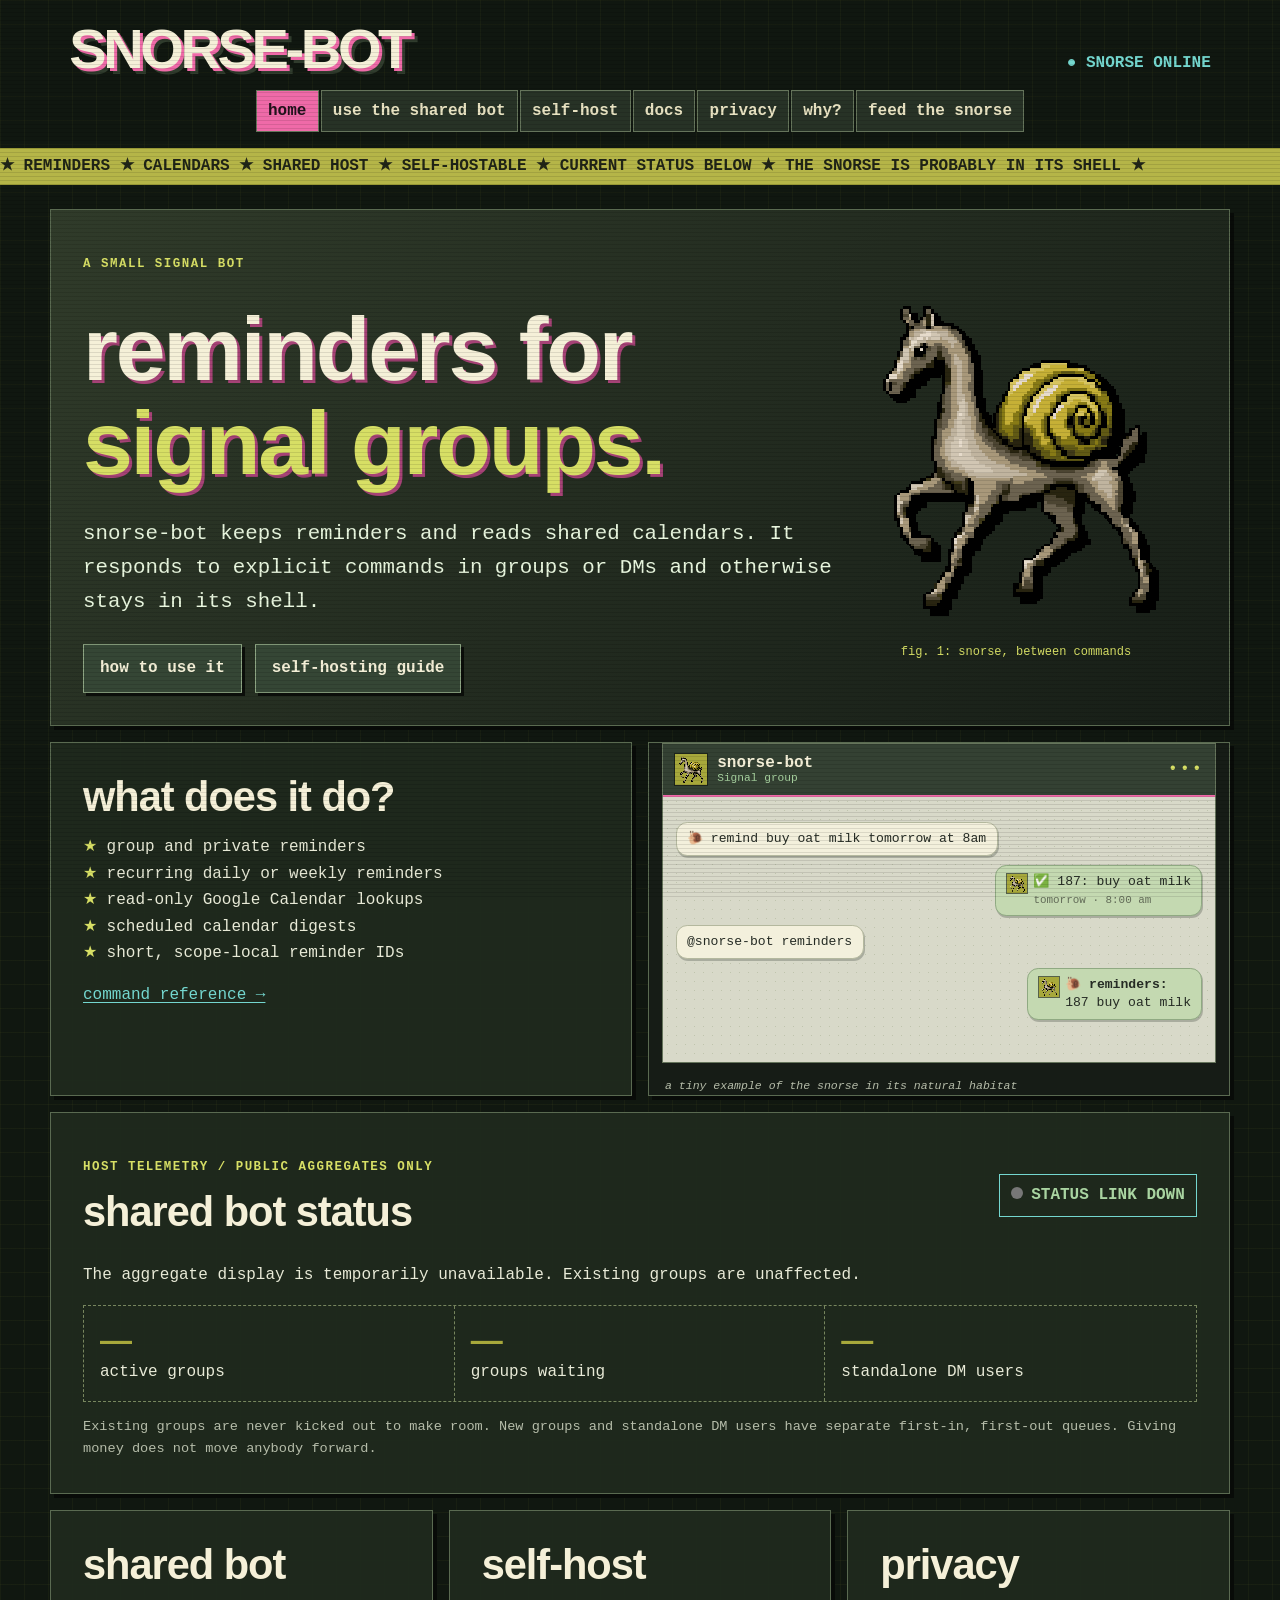
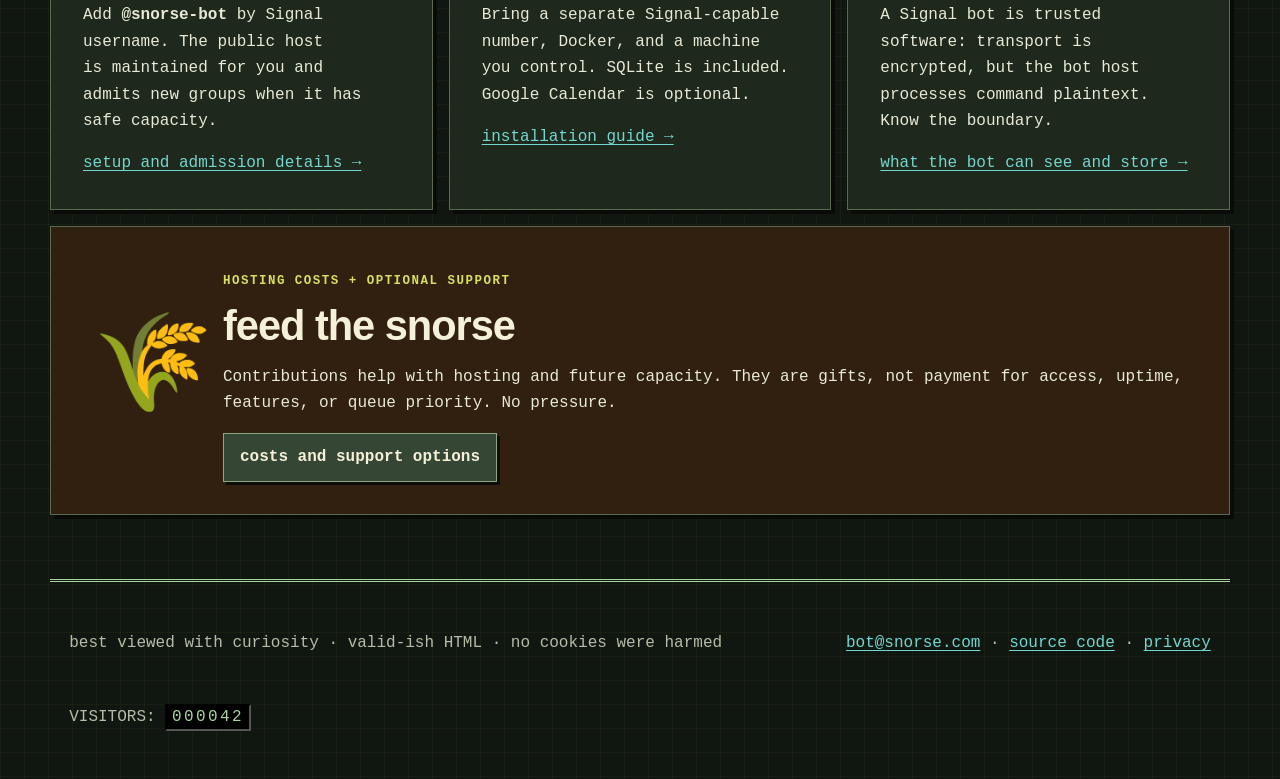
==== commit b8c3f516: "Refresh site palette and add Signal chat example" ====
--- a/index.html
+++ b/index.html
@@ -67,19 +67,21 @@
           </ul>
           <p><a href="docs.html">command reference →</a></p>
         </article>
-        <article class="panel terminal">
-          <p>
-            <span class="prompt">group&gt;</span> 🐴 remind water the plants
-            tomorrow at 7pm
-          </p>
-          <p><span class="reply">snorse&gt;</span> ✅</p>
-          <p><span class="prompt">group&gt;</span> @snorse-bot reminders</p>
-          <p>
-            <span class="reply">snorse&gt;</span> <strong>384</strong> water
-            the plants<br />&nbsp;&nbsp;&nbsp;&nbsp;&nbsp;&nbsp;&nbsp;&nbsp;tomorrow
-            · 7:00 pm
-          </p>
-          <span class="cursor" aria-hidden="true">_</span>
+        <article class="panel signal-demo">
+          <div class="signal-window">
+            <div class="signal-bar">
+              <img src="assets/snorse-left.png" alt="" />
+              <div><strong>snorse-bot</strong><small>Signal group</small></div>
+              <span aria-hidden="true">•••</span>
+            </div>
+            <div class="message-list">
+              <p class="bubble incoming">🐌 remind buy oat milk tomorrow at 8am</p>
+              <p class="bubble outgoing"><img class="bubble-avatar" src="assets/snorse-left.png" alt="" /><span>✅ 187: buy oat milk<br /><small>tomorrow · 8:00 am</small></span></p>
+              <p class="bubble incoming">@snorse-bot reminders</p>
+              <p class="bubble outgoing"><img class="bubble-avatar" src="assets/snorse-left.png" alt="" /><span>🐌 <strong>reminders:</strong><br />187 buy oat milk</span></p>
+            </div>
+          </div>
+          <p class="chat-caption">a tiny example of the snorse in its natural habitat</p>
         </article>
       </section>
       <section class="panel" id="capacity">
--- a/style.css
+++ b/style.css
@@ -1,15 +1,18 @@
 :root {
-  --black: #07130d;
-  --deep: #10251a;
-  --paper: #fffbd7;
-  --cream: #fff4b0;
-  --green: #00ff66;
-  --lime: #c8ff00;
-  --orange: #ff6b35;
-  --pink: #ff4fa3;
-  --cyan: #48e8ff;
-  --muted: #b8c9b9;
-  --line: #284b35;
+  --black: #101710;
+  --deep: #20291f;
+  --paper: #f5f0d8;
+  --cream: #e9e3c2;
+  --green: #a9d4a1;
+  --lime: #d7df65;
+  --orange: #c99b48;
+  --pink: #ef6aa8;
+  --cyan: #74d7cf;
+  --muted: #b5bca9;
+  --line: #52634d;
+  --shell: #a7a83b;
+  --horse: #aaa99c;
+  --ink: #1d241b;
 }
 * {
   box-sizing: border-box;
@@ -21,10 +24,10 @@
   margin: 0;
   background-color: var(--black);
   background-image:
-    linear-gradient(rgba(0, 255, 102, 0.035) 1px, transparent 1px),
-    linear-gradient(90deg, rgba(0, 255, 102, 0.035) 1px, transparent 1px);
+    linear-gradient(rgba(167, 168, 59, 0.055) 1px, transparent 1px),
+    linear-gradient(90deg, rgba(167, 168, 59, 0.055) 1px, transparent 1px);
   background-size: 24px 24px;
-  color: #eaffd8;
+  color: #e8ead7;
   font:
     16px/1.65 "Courier New",
     Courier,
@@ -65,7 +68,7 @@
 }
 .top p {
   margin: 0;
-  color: var(--green);
+  color: var(--cyan);
   font-weight: bold;
 }
 .logo {
@@ -77,11 +80,11 @@
   letter-spacing: -0.06em;
   text-shadow:
     3px 3px 0 var(--pink),
-    6px 6px 0 #174b32;
+    6px 6px 0 #303c2d;
   text-decoration: none;
 }
 .logo span {
-  color: var(--green);
+  color: var(--lime);
   font-size: 0.4em;
   letter-spacing: 0.05em;
 }
@@ -95,9 +98,9 @@
   padding: 0 1.2rem;
 }
 .nav a {
-  background: #163722;
-  color: var(--green);
-  border: 1px solid #388451;
+  background: #273226;
+  color: var(--cream);
+  border: 1px solid #65745b;
   padding: 0.45rem 0.7rem;
   text-decoration: none;
   font-weight: bold;
@@ -105,14 +108,14 @@
 .nav a:hover,
 .nav a:focus,
 .nav a[aria-current] {
-  background: var(--green);
-  color: #001a0a;
+  background: var(--pink);
+  color: #21121b;
 }
 .ticker {
   overflow: hidden;
-  border-block: 1px solid var(--green);
-  color: var(--black);
-  background: var(--lime);
+  border-block: 1px solid var(--shell);
+  color: #202417;
+  background: #b5b548;
   margin: 1rem 0 0;
   white-space: nowrap;
   font-weight: bold;
@@ -136,9 +139,9 @@
   margin: 1.5rem auto 4rem;
 }
 .panel {
-  background: rgba(16, 37, 26, 0.94);
-  border: 1px solid #397e50;
-  box-shadow: 5px 5px 0 #020a05;
+  background: rgba(31, 42, 29, 0.95);
+  border: 1px solid #5a6a51;
+  box-shadow: 4px 4px 0 #080b08;
   padding: clamp(1rem, 3vw, 2rem);
   margin-bottom: 1rem;
 }
@@ -146,7 +149,7 @@
   display: grid;
   grid-template-columns: minmax(0, 1.35fr) minmax(260px, 0.65fr);
   align-items: center;
-  background: linear-gradient(135deg, #173923, #09170f);
+  background: linear-gradient(135deg, #303b2a, #171e17);
 }
 h1,
 h2,
@@ -163,19 +166,21 @@
 h1 {
   font-size: clamp(2.7rem, 7vw, 6.4rem);
   text-transform: lowercase;
-  text-shadow: 3px 3px 0 #9b2d67;
+  text-shadow: 3px 3px 0 #a64276;
 }
 h1 em {
-  color: var(--green);
+  color: var(--lime);
   font-style: normal;
 }
 h2 {
   font-size: clamp(1.6rem, 4vw, 2.6rem);
 }
 p {
-  max-width: 75ch;
+  max-width: none;
+  text-wrap: pretty;
 }
 .lede {
+  max-width: 72ch;
   font-size: clamp(1.05rem, 2vw, 1.3rem);
   color: #e9f7df;
 }
@@ -221,13 +226,13 @@
 }
 .button {
   display: inline-block;
-  border: 2px outset #b6ffc9;
-  background: #16542c;
+  border: 1px solid #8da583;
+  background: #354635;
   color: var(--paper);
   padding: 0.65rem 1rem;
   text-decoration: none;
   font-weight: bold;
-  box-shadow: 3px 3px 0 #000;
+  box-shadow: 3px 3px 0 #0b0e0a;
 }
 .button:active {
   border-style: inset;
@@ -235,9 +240,9 @@
   box-shadow: 1px 1px 0 #000;
 }
 .button.hot {
-  background: var(--orange);
-  color: #190b03;
-  border-color: #ffc2a9;
+  background: var(--pink);
+  color: #24121d;
+  border-color: #ffb5d3;
 }
 .grid {
   display: grid;
@@ -254,7 +259,7 @@
   margin: 0;
 }
 .terminal {
-  background: #020a05;
+  background: #161d15;
   color: var(--green);
   min-height: 280px;
 }
@@ -263,6 +268,94 @@
 }
 .terminal .reply {
   color: var(--lime);
+}
+.signal-demo {
+  padding: 0;
+  background: #161c16;
+  overflow: hidden;
+}
+.signal-window {
+  border: 1px solid #65745b;
+  background: #d7d8c7;
+  color: #252b24;
+  margin: 0.8rem;
+}
+.signal-bar {
+  display: flex;
+  align-items: center;
+  gap: 0.6rem;
+  padding: 0.55rem 0.7rem;
+  background: #344133;
+  color: var(--paper);
+  border-bottom: 2px solid var(--pink);
+}
+.signal-bar img {
+  width: 2.1rem;
+  height: 2.1rem;
+  image-rendering: pixelated;
+  background: var(--shell);
+  border: 1px solid #1d241b;
+}
+.signal-bar div {
+  display: grid;
+  line-height: 1.15;
+}
+.signal-bar small {
+  color: var(--green);
+  font-size: 0.7rem;
+}
+.signal-bar > span {
+  margin-left: auto;
+  color: var(--lime);
+  letter-spacing: 0.15em;
+}
+.message-list {
+  min-height: 265px;
+  padding: 1rem 0.8rem 0.7rem;
+  background: #d8d9c9;
+  background-image: radial-gradient(#bfc4ad 0.7px, transparent 0.7px);
+  background-size: 9px 9px;
+}
+.bubble {
+  width: fit-content;
+  max-width: 88%;
+  margin: 0.55rem 0;
+  padding: 0.45rem 0.65rem;
+  border-radius: 0.7rem;
+  line-height: 1.35;
+  font-size: 0.82rem;
+  box-shadow: 1px 2px 0 rgba(30, 38, 28, 0.25);
+}
+.bubble small {
+  color: #626b58;
+}
+.incoming {
+  background: #f3f0dc;
+  border: 1px solid #b4b89e;
+}
+.outgoing {
+  margin-left: auto;
+  background: #c4d9b1;
+  border: 1px solid #8fa982;
+}
+.bubble-avatar {
+  width: 1.35rem;
+  height: 1.35rem;
+  float: left;
+  margin: 0 0.35rem 0 0;
+  image-rendering: pixelated;
+  background: var(--shell);
+  border: 1px solid #56624b;
+}
+.bubble > span {
+  display: block;
+  overflow: hidden;
+}
+.chat-caption {
+  margin: 0 1rem 0.85rem;
+  color: var(--muted);
+  font-size: 0.72rem;
+  font-style: italic;
 }
 .cursor,
 .blink {
@@ -298,7 +391,7 @@
   gap: 1rem;
 }
 .status-pill {
-  border: 1px solid var(--green);
+  border: 1px solid var(--cyan);
   padding: 0.45rem 0.7rem;
   color: var(--green);
   white-space: nowrap;
@@ -312,17 +405,17 @@
   margin-right: 0.5rem;
 }
 .status-pill span.open {
-  background: var(--green);
-  box-shadow: 0 0 10px var(--green);
+  background: var(--cyan);
+  box-shadow: 0 0 10px var(--cyan);
 }
 .counter-grid {
   display: grid;
   grid-template-columns: repeat(3, 1fr);
-  border: 1px dashed #4d8a60;
+  border: 1px dashed #77865e;
 }
 .counter-grid div {
   padding: 1rem;
-  border-right: 1px dashed #4d8a60;
+  border-right: 1px dashed #77865e;
   display: flex;
   flex-direction: column;
 }
@@ -334,7 +427,7 @@
     bold 2rem Arial Black,
     Impact,
     sans-serif;
-  color: var(--lime);
+  color: var(--shell);
 }
 .note {
   color: var(--muted);
@@ -426,7 +519,7 @@
 pre {
   background: #020704;
   color: var(--green);
-  border: 1px inset #397e50;
+  border: 1px inset #596d52;
   padding: 1rem;
   overflow: auto;
   box-shadow: inset 3px 3px 0 #000;
